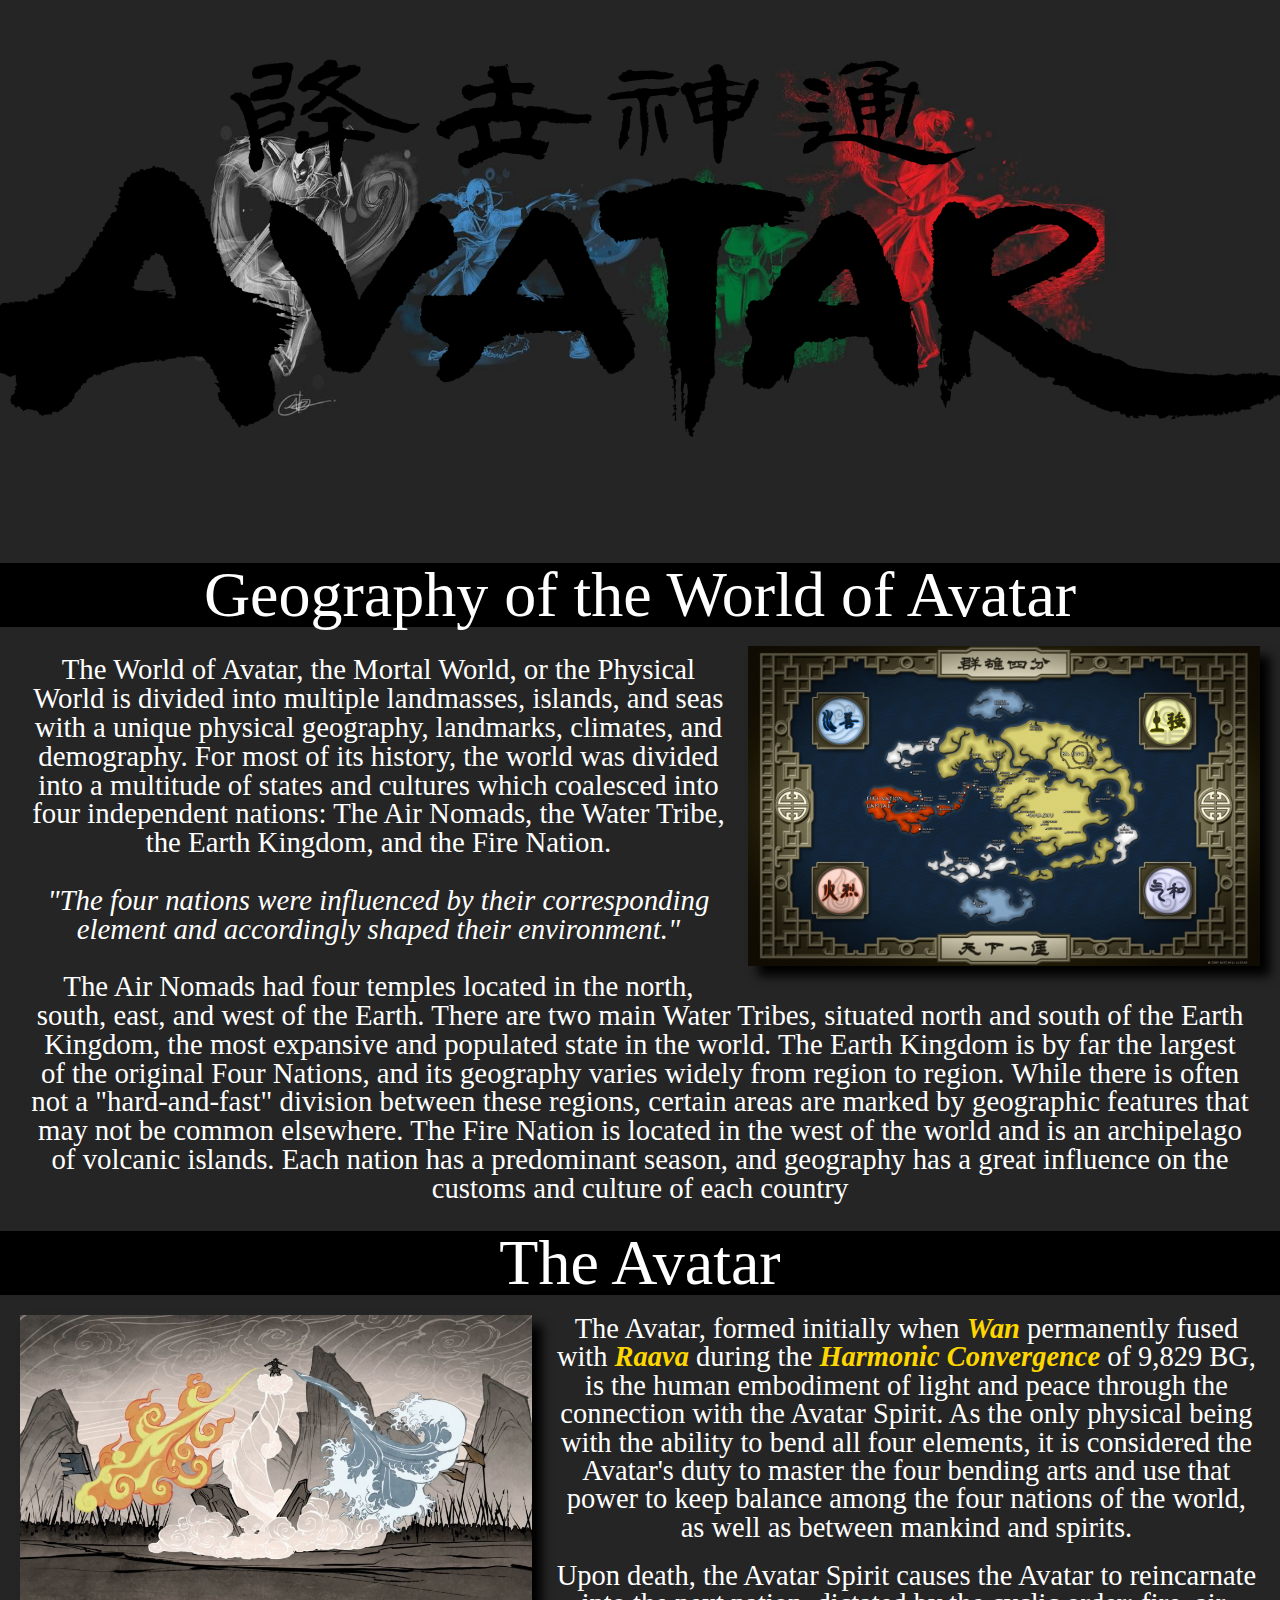
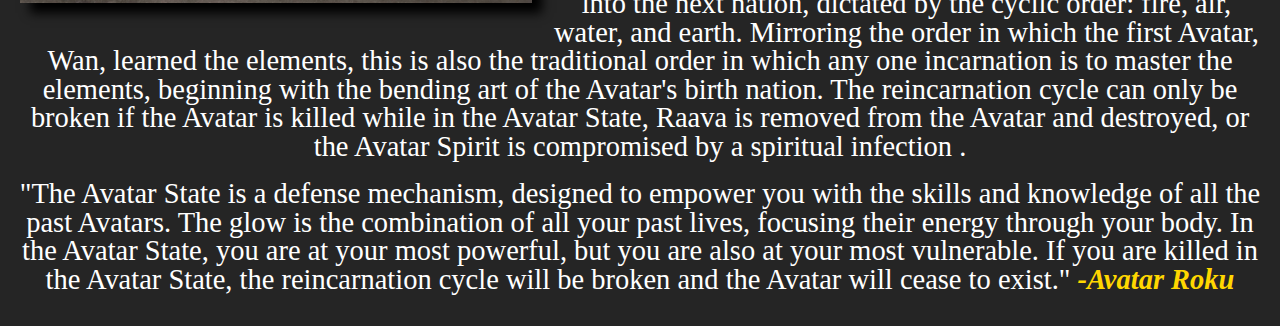
==== Project_A/Index.html @ 418ac8e9 "Add files via upload" ====
<!DOCTYPE html>
<html lang="en">
<head>
    <meta charset="UTF-8">
    <meta name="viewport" content="width=[device-width], initial-scale=1.0">
    <meta http-equiv="X-UA-Compatible" content="ie=edge">
    <title>Avatar</title>
    <link rel="stylesheet" href="reset.css">
    <link rel="stylesheet" href="style.css">
    <link rel="stylesheet" href="Last King Quest.ttf">
</head>
<body>
    <header>

        <img src="./imgs/Logo.png" alt="Avatar Logo">

    </header>

    <main>
        <section class="Geo text-c">

            <h1 class="h1title">Geography of the World of Avatar</h1>

            <img class="map" src="./imgs/Map.jpg">

            <p class="padding-">The World of Avatar, the Mortal World, or the Physical World is divided into multiple landmasses, islands, and seas with a unique physical geography, landmarks, climates, and demography. For most of its history, the world was divided into a multitude of states and cultures which coalesced into four independent nations: The Air Nomads, the Water Tribe, the Earth Kingdom, and the Fire Nation.</p>

            <p class="t-italic">"The four nations were influenced by their corresponding element and accordingly shaped their environment."</p>

            <p>The Air Nomads had four temples located in the north, south, east, and west of the Earth. There are two main Water Tribes, situated north and south of the Earth Kingdom, the most expansive and populated state in the world. The Earth Kingdom is by far the largest of the original Four Nations, and its geography varies widely from region to region. While there is often not a "hard-and-fast" division between these regions, certain areas are marked by geographic features that may not be common elsewhere. The Fire Nation is located in the west of the world and is an archipelago of volcanic islands. Each nation has a predominant season, and geography has a great influence on the customs and culture of each country</p>
        </section>

        
        <section class="avatar text-c">
            <h1 class="h1title">The Avatar</h1>
            
            <img class="a-bending" src="./imgs/Avatar_bending.jpg">

            <p>
                The Avatar, formed initially when <a href="https://avatar.fandom.com/wiki/Wan"><strong>Wan</strong></a> permanently fused with <a href="https://avatar.fandom.com/wiki/Raava"><strong>Raava</strong></a> during the <a href="https://avatar.fandom.com/wiki/Harmonic_Convergence"><strong>Harmonic Convergence</strong></a> of 9,829 BG, is the human embodiment of light and peace through the connection with the Avatar Spirit. As the only physical being with the ability to bend all four elements, it is considered the Avatar's duty to master the four bending arts and use that power to keep balance among the four nations of the world, as well as between mankind and spirits. <p>Upon death, the Avatar Spirit causes the Avatar to reincarnate into the next nation, dictated by the cyclic order: fire, air, water, and earth. Mirroring the order in which the first Avatar, Wan, learned the elements, this is also the traditional order in which any one incarnation is to master the elements, beginning with the bending art of the Avatar's birth nation. The reincarnation cycle can only be broken if the Avatar is killed while in the Avatar State, Raava is removed from the Avatar and destroyed, or the Avatar Spirit is compromised by a spiritual infection .</p> 
            </p>
            

            <p>
                "The Avatar State is a defense mechanism, designed to empower you with the skills and knowledge of all the past Avatars. The glow is the combination of all your past lives, focusing their energy through your body. In the Avatar State, you are at your most powerful, but you are also at your most vulnerable. If you are killed in the Avatar State, the reincarnation cycle will be broken and the Avatar will cease to exist." <a href="https://avatar.fandom.com/wiki/Roku"><strong>-Avatar Roku</strong></a>
            </p>
        </section>
        
    </main>
</body>
</html>
---- Project_A/style.css ----
body {
    width: 100%;
    height: auto;;
    background-color: #252525;
    color: white;
}

header {
    width: 100%;
    margin: 0 0 5% 0;
}

header img {
    width: 100%;
    height: auto;
}

.text-c{
    text-align: center;
    font-size: 2em;
    margin: 0 0 1em;
    clear: right;
}

a {
    text-decoration: none;
}

.t-italic {
    font-style: italic;
}

.Geo {
    margin: 0 auto;
}

.h1title {
    text-align: center;
    font-size: 2em;
    margin: 1.5% 0 1.5% 0;
    background-color: #000000;
}

strong {
    font-weight: bold;
    font-style: italic;
    color: gold;
}

.Geo p {
    margin: 1em;
    font-size: 0.9em;
}


.map {
    width: 40%;
    height: auto;
    float: right;
    margin: 0 20px 20px 20px;
    box-shadow: 10px 10px 10px #000000;
}

}

.avatar .h1text {
    font-size: 2em;
    clear: right;
    text-align: center;
}

.a-bending {
    float: left;
    width: 40%;
    height: auto;
    margin: 0 20px 20px 20px;
    box-shadow: 10px 10px 10px #000000;
}

.avatar p {
    margin: 1.5%;
    font-size: 0.89em;
}

.avatar a:hover {
    color: #C78c19;
}

.avatar a::after {
    content: '';
    position: absolute;
    width: 0;
    right: 0;
    height: 3px;
    display: block;
    background: #C78c19;
    transition: width .3s ease;
    -webkit-transition: width .3s ease;
}
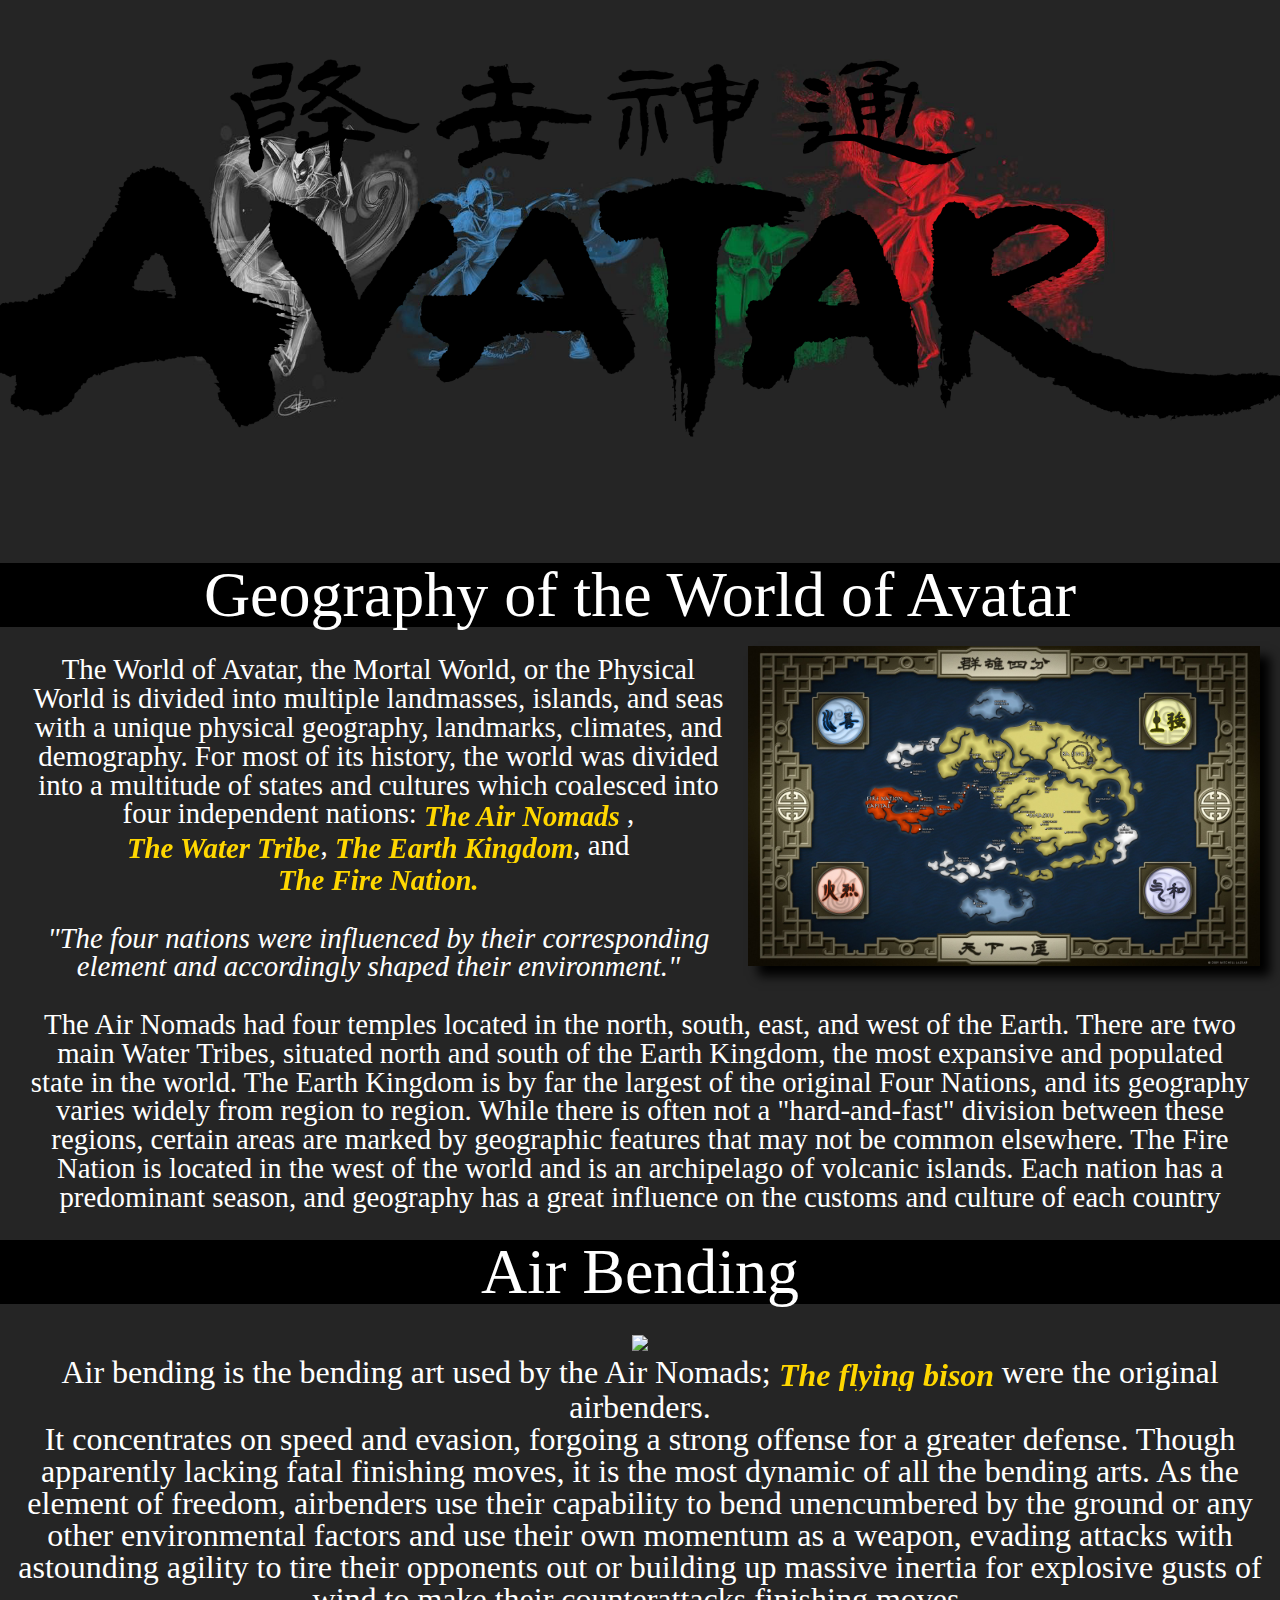
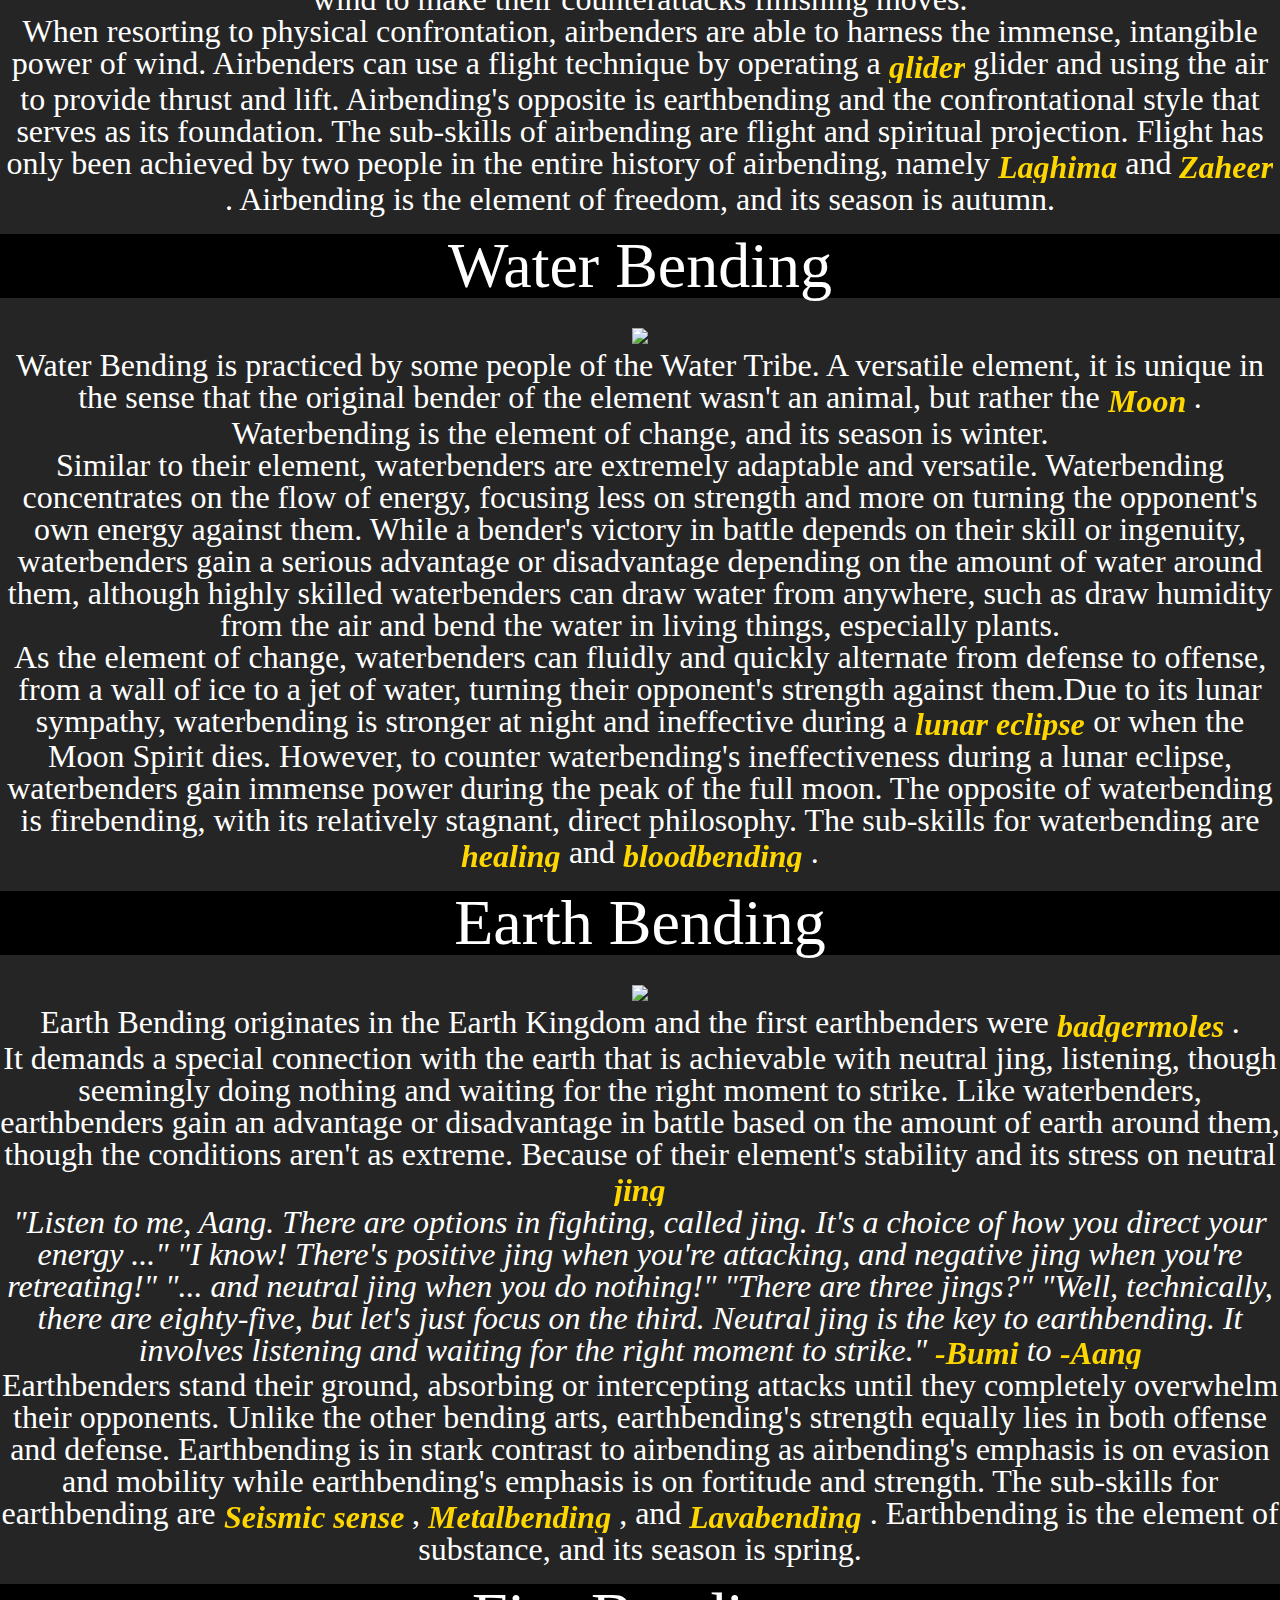
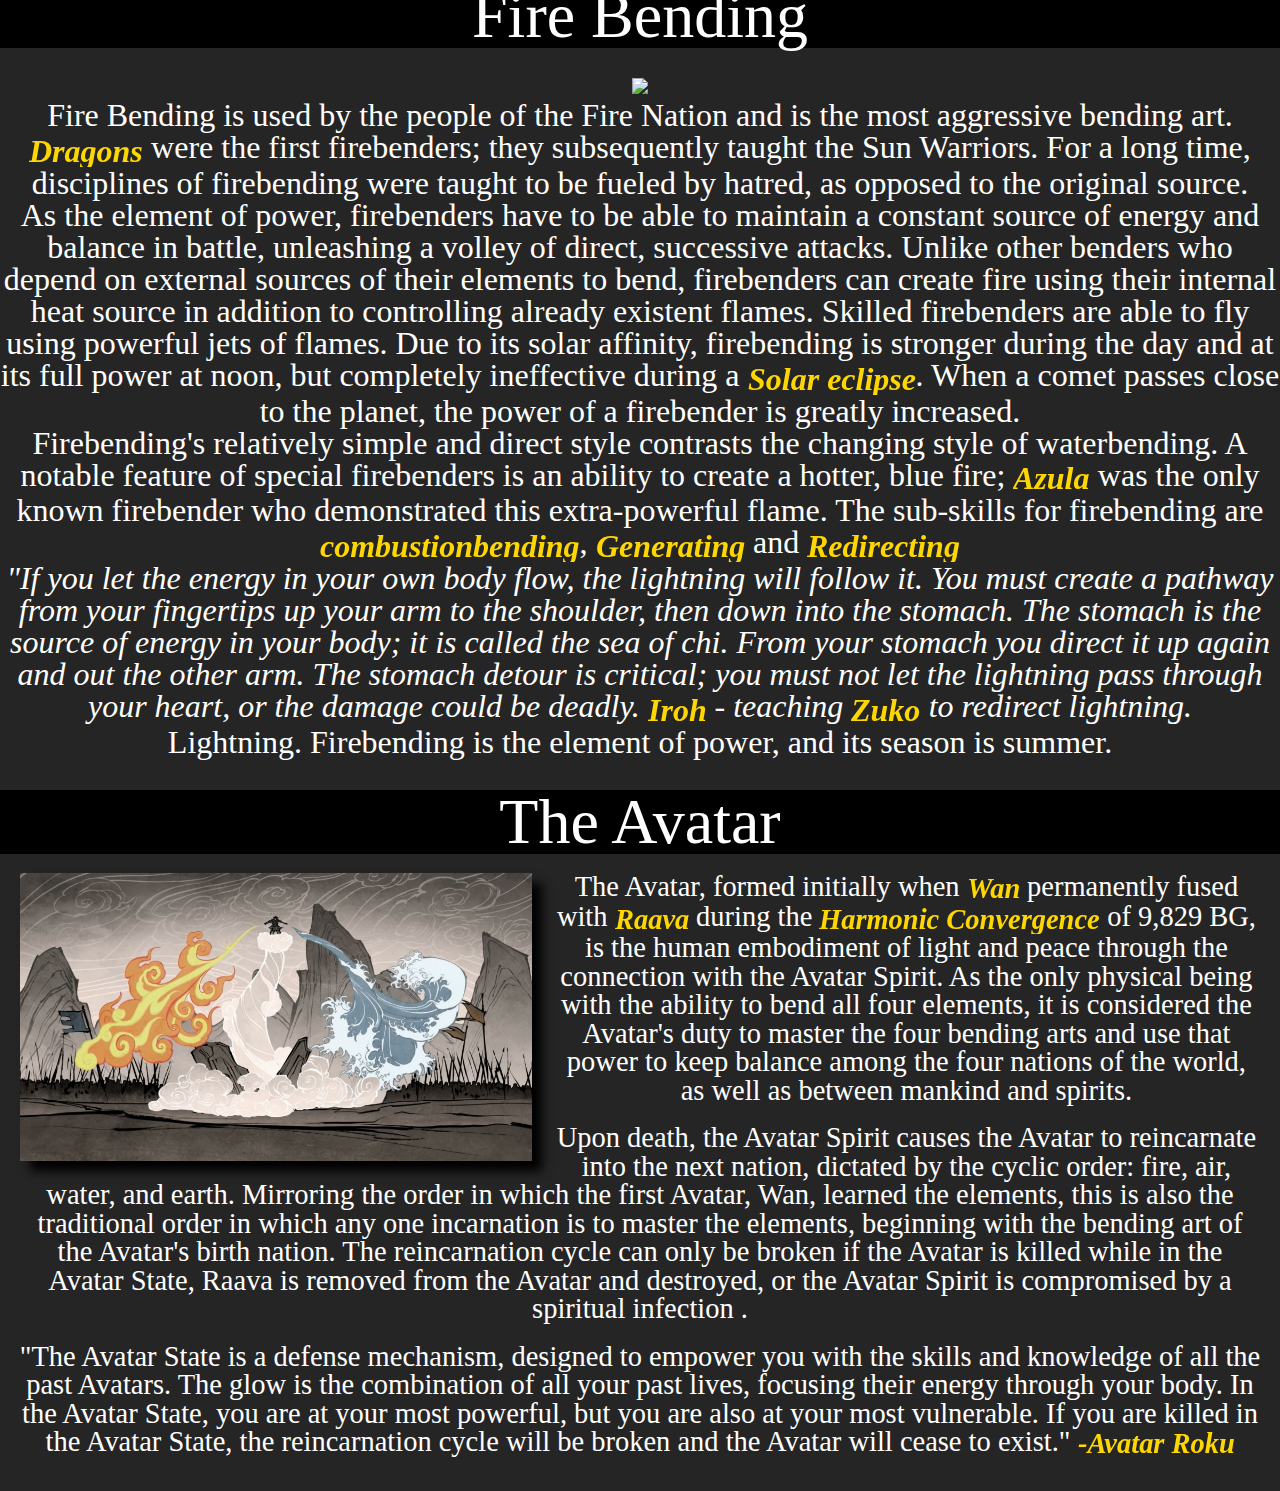
==== commit 7314459d: "Update Index.html" ====
--- a/Project_A/Index.html
+++ b/Project_A/Index.html
@@ -2,12 +2,23 @@
 <html lang="en">
 <head>
     <meta charset="UTF-8">
+
     <meta name="viewport" content="width=[device-width], initial-scale=1.0">
+
     <meta http-equiv="X-UA-Compatible" content="ie=edge">
+
     <title>Avatar</title>
+
     <link rel="stylesheet" href="reset.css">
+
     <link rel="stylesheet" href="style.css">
-    <link rel="stylesheet" href="Last King Quest.ttf">
+
+    <link href="https://fonts.googleapis.com/css?family=Zhi+Mang+Xing&display=swap" rel="stylesheet">
+
+    <link href="https://fonts.googleapis.com/css?family=Montserrat&display=swap" rel="stylesheet">
+
+    <link href="./Hover-master/css/hover.css" rel="stylesheet">
+    
 </head>
 <body>
     <header>
@@ -23,13 +34,102 @@
 
             <img class="map" src="./imgs/Map.jpg">
 
-            <p class="padding-">The World of Avatar, the Mortal World, or the Physical World is divided into multiple landmasses, islands, and seas with a unique physical geography, landmarks, climates, and demography. For most of its history, the world was divided into a multitude of states and cultures which coalesced into four independent nations: The Air Nomads, the Water Tribe, the Earth Kingdom, and the Fire Nation.</p>
+            <p class="padding-">The World of Avatar, the Mortal World, or the Physical World is divided into multiple landmasses, islands, and seas with a unique physical geography, landmarks, climates, and demography. For most of its history, the world was divided into a multitude of states and cultures which coalesced into four independent nations: <a class="hvr-underline-from-left" href="https://avatar.fandom.com/wiki/Air_Nomads" target="_blank"><strong>The Air Nomads</strong> </a> , <a class="hvr-underline-from-left" href="https://avatar.fandom.com/wiki/Water_Tribe" target="_blank"><strong>The Water Tribe</strong> </a>, <a class="hvr-underline-from-left" href="https://avatar.fandom.com/wiki/Earth_Kingdom" target="_blank"><strong>The Earth Kingdom</strong> </a>, and <a class="hvr-underline-from-left" href="https://avatar.fandom.com/wiki/Fire_Nation" target="_blank"><strong>The Fire Nation.</strong> </a></p>
 
             <p class="t-italic">"The four nations were influenced by their corresponding element and accordingly shaped their environment."</p>
 
             <p>The Air Nomads had four temples located in the north, south, east, and west of the Earth. There are two main Water Tribes, situated north and south of the Earth Kingdom, the most expansive and populated state in the world. The Earth Kingdom is by far the largest of the original Four Nations, and its geography varies widely from region to region. While there is often not a "hard-and-fast" division between these regions, certain areas are marked by geographic features that may not be common elsewhere. The Fire Nation is located in the west of the world and is an archipelago of volcanic islands. Each nation has a predominant season, and geography has a great influence on the customs and culture of each country</p>
         </section>
+        
+        <section class="bending-arts text-c">
 
+            <section  class="air-avatar">
+                <h2 class="h1title">Air Bending </h2>
+
+                <img class="a-air-img" src="./imgs/Avatar_benders_air.png">
+
+                <p>Air bending is the bending art used by the Air Nomads; <a class="hvr-underline-from-left" href="https://avatar.fandom.com/wiki/Flying_bison" target="_blank"><strong>The flying bison</strong> </a>  were the original airbenders.</p>
+
+                <p> It concentrates on speed and evasion, forgoing a strong offense for a greater defense. Though apparently lacking fatal finishing moves, it is the most dynamic of all the bending arts. As the element of freedom, airbenders use their capability to bend unencumbered by the ground or any other environmental factors and use their own momentum as a weapon, evading attacks with astounding agility to tire their opponents out or building up massive inertia for explosive gusts of wind to make their counterattacks finishing moves.</p>
+
+                <p>When resorting to physical confrontation, airbenders are able to harness the immense, intangible power of wind. Airbenders can use a flight technique by operating a <a class="hvr-underline-from-left" href="https://avatar.fandom.com/wiki/Airbender_staff" target="_blank"><strong>glider</strong> </a> glider and using the air to provide thrust and lift. Airbending's opposite is earthbending and the confrontational style that serves as its foundation. The sub-skills of airbending are flight and spiritual projection. Flight has only been achieved by two people in the entire history of airbending, namely <a class="hvr-underline-from-left" href="https://avatar.fandom.com/wiki/Laghima" target="_blank"><strong>Laghima</strong> </a> and <a class="hvr-underline-from-left" href="https://avatar.fandom.com/wiki/Zaheer" target="_blank"> <strong>Zaheer</strong></a> . Airbending is the element of freedom, and its season is autumn.</p>
+            </section>
+            
+            <section class="water-avatar">
+                <h1 class="h1title">Water Bending</h1>
+
+                <img class="a-water-img" src="./imgs/Avatar_benders_water.png">
+
+                <p>
+                    Water Bending is practiced by some people of the Water Tribe. A versatile element, it is unique in the sense that the original bender of the element wasn't an animal, but rather the <a class="hvr-underline-from-left" href="https://avatar.fandom.com/wiki/Tui" target="_blank"><strong>Moon</strong> </a> . Waterbending is the element of change, and its season is winter.
+                </p>
+
+                <p>
+                    Similar to their element, waterbenders are extremely adaptable and versatile. Waterbending concentrates on the flow of energy, focusing less on strength and more on turning the opponent's own energy against them. While a bender's victory in battle depends on their skill or ingenuity, waterbenders gain a serious advantage or disadvantage depending on the amount of water around them, although highly skilled waterbenders can draw water from anywhere, such as draw humidity from the air and bend the water in living things, especially plants. 
+                </p>
+
+                <p>
+                    As the element of change, waterbenders can fluidly and quickly alternate from defense to offense, from a wall of ice to a jet of water, turning their opponent's strength against them.Due to its lunar sympathy, waterbending is stronger at night and ineffective during a <a class="hvr-underline-from-left" href="https://avatar.fandom.com/wiki/Astronomy_in_the_World_of_Avatar#Lunar_eclipse" target="_blank"><strong>lunar eclipse</strong> </a>  or when the Moon Spirit dies. However, to counter waterbending's ineffectiveness during a lunar eclipse, waterbenders gain immense power during the peak of the full moon. The opposite of waterbending is firebending, with its relatively stagnant, direct philosophy. The sub-skills for waterbending are <a class="hvr-underline-from-left" href="https://avatar.fandom.com/wiki/Healing" target="_blank"><strong>healing</strong> </a>  and <a class="hvr-underline-from-left" href="https://avatar.fandom.com/wiki/Bloodbending" target="_blank"><strong>bloodbending</strong> </a> .
+                </p>
+            </section>
+
+            <section class="earth-avatar">
+                <h1 class="h1title">Earth Bending</h1>
+
+                <img class="a-earth-img" src="./imgs/Avatar_benders_earth.png">
+
+                <p>
+                    Earth Bending originates in the Earth Kingdom and the first earthbenders were <a class="hvr-underline-from-left" href="https://avatar.fandom.com/wiki/Badgermole" target="_blank"><strong>badgermoles</strong> </a> . 
+                </p>
+
+                <p>
+                    It demands a special connection with the earth that is achievable with neutral jing, listening, though seemingly doing nothing and waiting for the right moment to strike. Like waterbenders, earthbenders gain an advantage or disadvantage in battle based on the amount of earth around them, though the conditions aren't as extreme. Because of their element's stability and its stress on neutral <a class="hvr-underline-from-left" href="https://avatar.fandom.com/wiki/Jing" target="_blank"><strong>jing</strong> </a>
+                     
+                </p>
+
+                <p class="t-italic">
+                    "Listen to me, Aang. There are options in fighting, called jing. It's a choice of how you direct your energy ..."
+                    "I know! There's positive jing when you're attacking, and negative jing when you're retreating!"
+                    "... and neutral jing when you do nothing!"
+                    "There are three jings?"
+                    "Well, technically, there are eighty-five, but let's just focus on the third. Neutral jing is the key to earthbending. It involves listening and waiting for the right moment to strike."
+                    <a class="hvr-underline-from-left" href="https://avatar.fandom.com/wiki/Bumi_(King_of_Omashu)" target="_blank"><strong>-Bumi</strong> </a> to <a class="hvr-underline-from-left" href="https://avatar.fandom.com/wiki/Aang" target="_blank"><strong>-Aang</strong> </a>
+                </p>
+
+                <p>
+                    Earthbenders stand their ground, absorbing or intercepting attacks until they completely overwhelm their opponents.
+                    Unlike the other bending arts, earthbending's strength equally lies in both offense and defense. Earthbending is in stark contrast to airbending as airbending's emphasis is on evasion and mobility while earthbending's emphasis is on fortitude and strength. The sub-skills for earthbending are  <a class="hvr-underline-from-left" href="https://avatar.fandom.com/wiki/Seismic_sense" target="_blank"><strong>Seismic sense</strong> </a> ,  <a class="hvr-underline-from-left" href="https://avatar.fandom.com/wiki/Metalbending" target="_blank"><strong>Metalbending</strong> </a> , and  <a class="hvr-underline-from-left" href="https://avatar.fandom.com/wiki/Lavabending" target="_blank"><strong>Lavabending</strong> </a> . Earthbending is the element of substance, and its season is spring.
+                </p>
+
+            </section>
+
+            <section class="fire-avatar">
+                <h1 class="h1title">Fire Bending</h1>
+
+                <img class="a-fire-img" src="./imgs/Avatar_benders_fire.png">
+
+                <p>
+                    Fire Bending is used by the people of the Fire Nation and is the most aggressive bending art. <a class="hvr-underline-from-left" href="https://avatar.fandom.com/wiki/Dragon" target="_blank"><strong>Dragons</strong> </a> were the first firebenders; they subsequently taught the Sun Warriors. For a long time, disciplines of firebending were taught to be fueled by hatred, as opposed to the original source. 
+                </p>
+
+                <p>
+                    As the element of power, firebenders have to be able to maintain a constant source of energy and balance in battle, unleashing a volley of direct, successive attacks. Unlike other benders who depend on external sources of their elements to bend, firebenders can create fire using their internal heat source in addition to controlling already existent flames. Skilled firebenders are able to fly using powerful jets of flames. Due to its solar affinity, firebending is stronger during the day and at its full power at noon, but completely ineffective during a <a class="hvr-underline-from-left" href="https://avatar.fandom.com/wiki/Day_of_Black_Sun" target="_blank"><strong>Solar eclipse</strong> </a>. When a comet passes close to the planet, the power of a firebender is greatly increased.
+                </p>
+
+                <p>
+                    Firebending's relatively simple and direct style contrasts the changing style of waterbending. A notable feature of special firebenders is an ability to create a hotter, blue fire; <a class="hvr-underline-from-left" href="https://avatar.fandom.com/wiki/Azula" target="_blank"><strong>Azula</strong> </a> was the only known firebender who demonstrated this extra-powerful flame. The sub-skills for firebending are <a class="hvr-underline-from-left" href="https://avatar.fandom.com/wiki/Firebending#Special_techniques" target="_blank"><strong>combustionbending</strong> </a>, <a class="hvr-underline-from-left" href="https://avatar.fandom.com/wiki/Lightning_generation" target="_blank"><strong>Generating</strong> </a> and <a class="hvr-underline-from-left" href="https://avatar.fandom.com/wiki/Lightning_redirection" target="_blank"><strong>Redirecting</strong> </a> 
+                </p>
+
+                <p class="t-italic">
+                    "If you let the energy in your own body flow, the lightning will follow it. You must create a pathway from your fingertips up your arm to the shoulder, then down into the stomach. The stomach is the source of energy in your body; it is called the sea of chi. From your stomach you direct it up again and out the other arm. The stomach detour is critical; you must not let the lightning pass through your heart, or the damage could be deadly. <a class="hvr-underline-from-left" href="https://avatar.fandom.com/wiki/Iroh" target="_blank"><strong>Iroh</strong> </a> - teaching <a class="hvr-underline-from-left" href="https://avatar.fandom.com/wiki/Zuko" target="_blank"><strong>Zuko</strong> </a>   to redirect lightning.
+                </p>
+
+                <p>
+                    Lightning. Firebending is the element of power, and its season is summer.
+                </p>
+            </section>
+            
+        </section>
         
         <section class="avatar text-c">
             <h1 class="h1title">The Avatar</h1>
@@ -37,15 +137,16 @@
             <img class="a-bending" src="./imgs/Avatar_bending.jpg">
 
             <p>
-                The Avatar, formed initially when <a href="https://avatar.fandom.com/wiki/Wan"><strong>Wan</strong></a> permanently fused with <a href="https://avatar.fandom.com/wiki/Raava"><strong>Raava</strong></a> during the <a href="https://avatar.fandom.com/wiki/Harmonic_Convergence"><strong>Harmonic Convergence</strong></a> of 9,829 BG, is the human embodiment of light and peace through the connection with the Avatar Spirit. As the only physical being with the ability to bend all four elements, it is considered the Avatar's duty to master the four bending arts and use that power to keep balance among the four nations of the world, as well as between mankind and spirits. <p>Upon death, the Avatar Spirit causes the Avatar to reincarnate into the next nation, dictated by the cyclic order: fire, air, water, and earth. Mirroring the order in which the first Avatar, Wan, learned the elements, this is also the traditional order in which any one incarnation is to master the elements, beginning with the bending art of the Avatar's birth nation. The reincarnation cycle can only be broken if the Avatar is killed while in the Avatar State, Raava is removed from the Avatar and destroyed, or the Avatar Spirit is compromised by a spiritual infection .</p> 
+                The Avatar, formed initially when <a class="hvr-underline-from-left" href="https://avatar.fandom.com/wiki/Wan" target="_blank"><strong>Wan</strong></a> permanently fused with <a class="hvr-underline-from-left" href="https://avatar.fandom.com/wiki/Raava" target="_blank"><strong>Raava</strong></a> during the <a class="hvr-underline-from-left" href="https://avatar.fandom.com/wiki/Harmonic_Convergence" target="_blank"><strong>Harmonic Convergence</strong></a> of 9,829 BG, is the human embodiment of light and peace through the connection with the Avatar Spirit. As the only physical being with the ability to bend all four elements, it is considered the Avatar's duty to master the four bending arts and use that power to keep balance among the four nations of the world, as well as between mankind and spirits. <p>Upon death, the Avatar Spirit causes the Avatar to reincarnate into the next nation, dictated by the cyclic order: fire, air, water, and earth. Mirroring the order in which the first Avatar, Wan, learned the elements, this is also the traditional order in which any one incarnation is to master the elements, beginning with the bending art of the Avatar's birth nation. The reincarnation cycle can only be broken if the Avatar is killed while in the Avatar State, Raava is removed from the Avatar and destroyed, or the Avatar Spirit is compromised by a spiritual infection .</p> 
             </p>
             
 
             <p>
-                "The Avatar State is a defense mechanism, designed to empower you with the skills and knowledge of all the past Avatars. The glow is the combination of all your past lives, focusing their energy through your body. In the Avatar State, you are at your most powerful, but you are also at your most vulnerable. If you are killed in the Avatar State, the reincarnation cycle will be broken and the Avatar will cease to exist." <a href="https://avatar.fandom.com/wiki/Roku"><strong>-Avatar Roku</strong></a>
+                "The Avatar State is a defense mechanism, designed to empower you with the skills and knowledge of all the past Avatars. The glow is the combination of all your past lives, focusing their energy through your body. In the Avatar State, you are at your most powerful, but you are also at your most vulnerable. If you are killed in the Avatar State, the reincarnation cycle will be broken and the Avatar will cease to exist." <a class="hvr-underline-from-left" href="https://avatar.fandom.com/wiki/Roku" target="_blank"><strong>-Avatar Roku</strong></a>
             </p>
+
         </section>
-        
+
     </main>
 </body>
 </html>
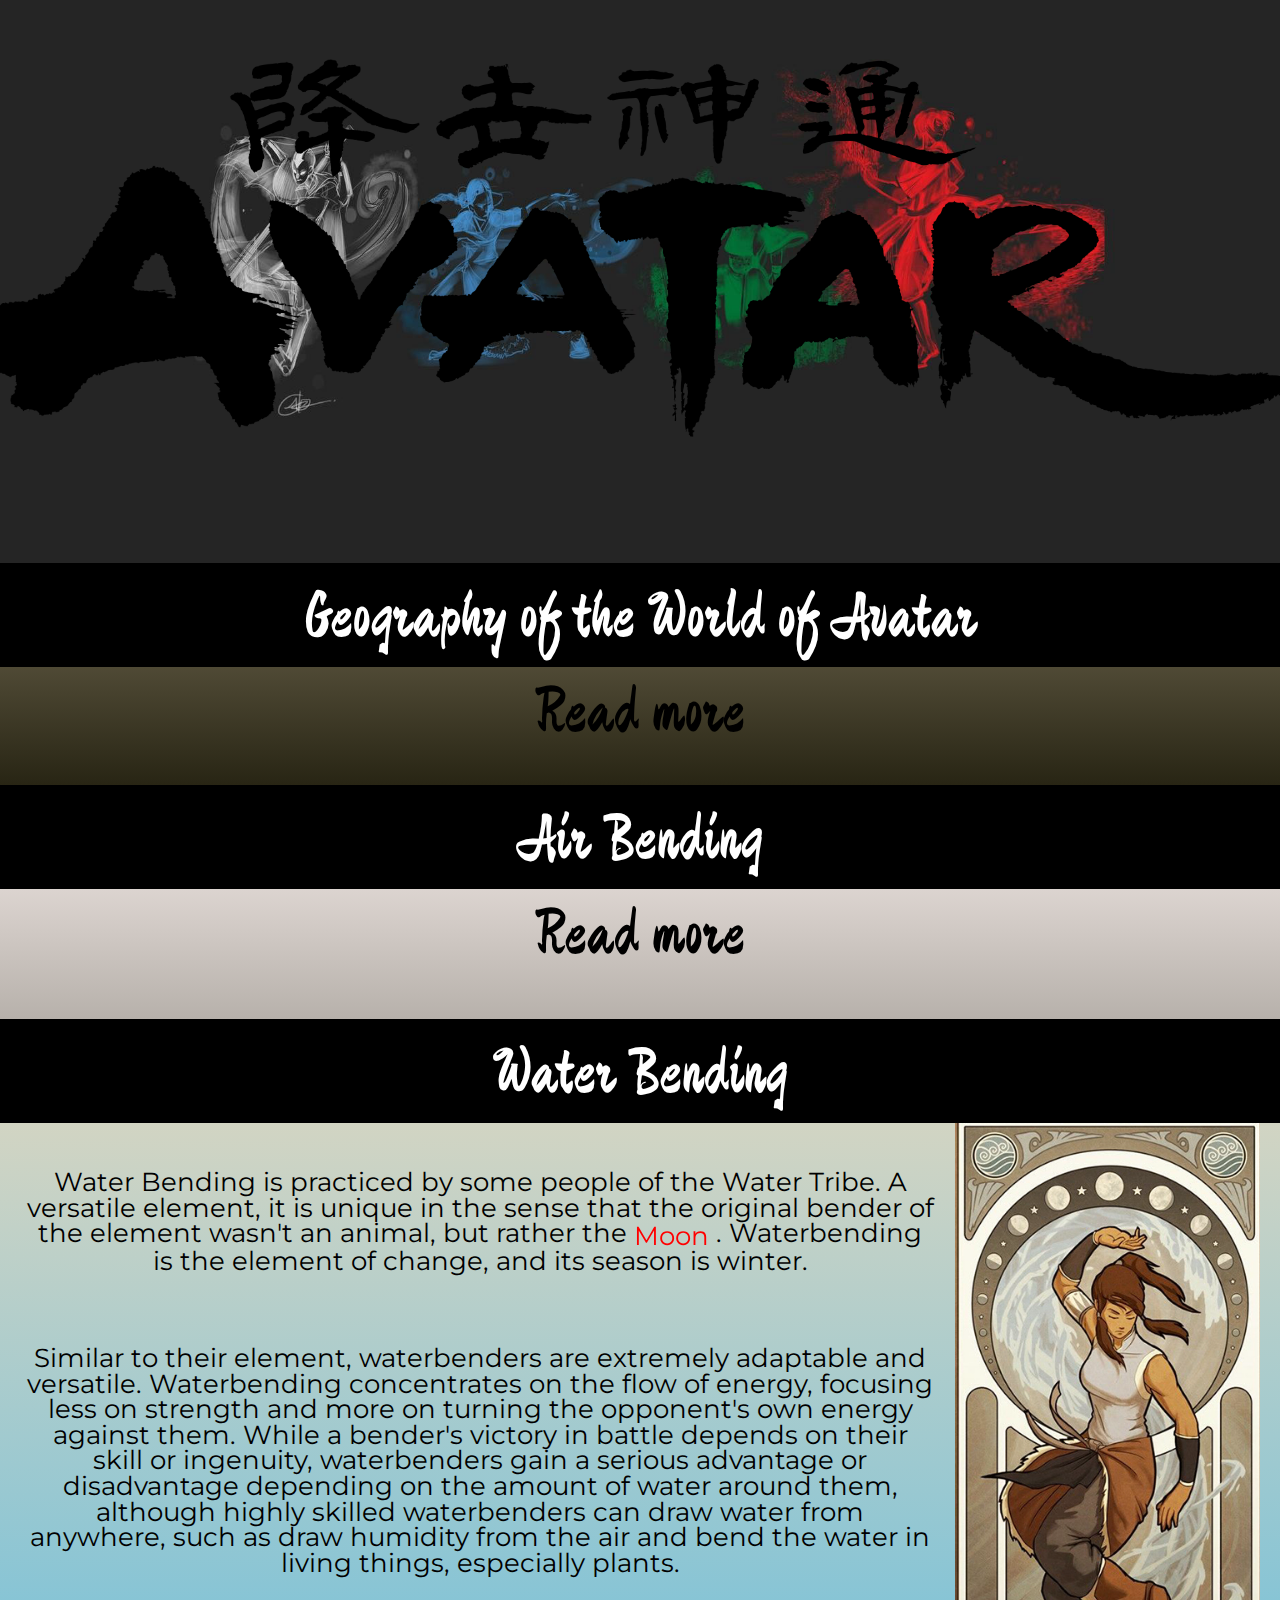
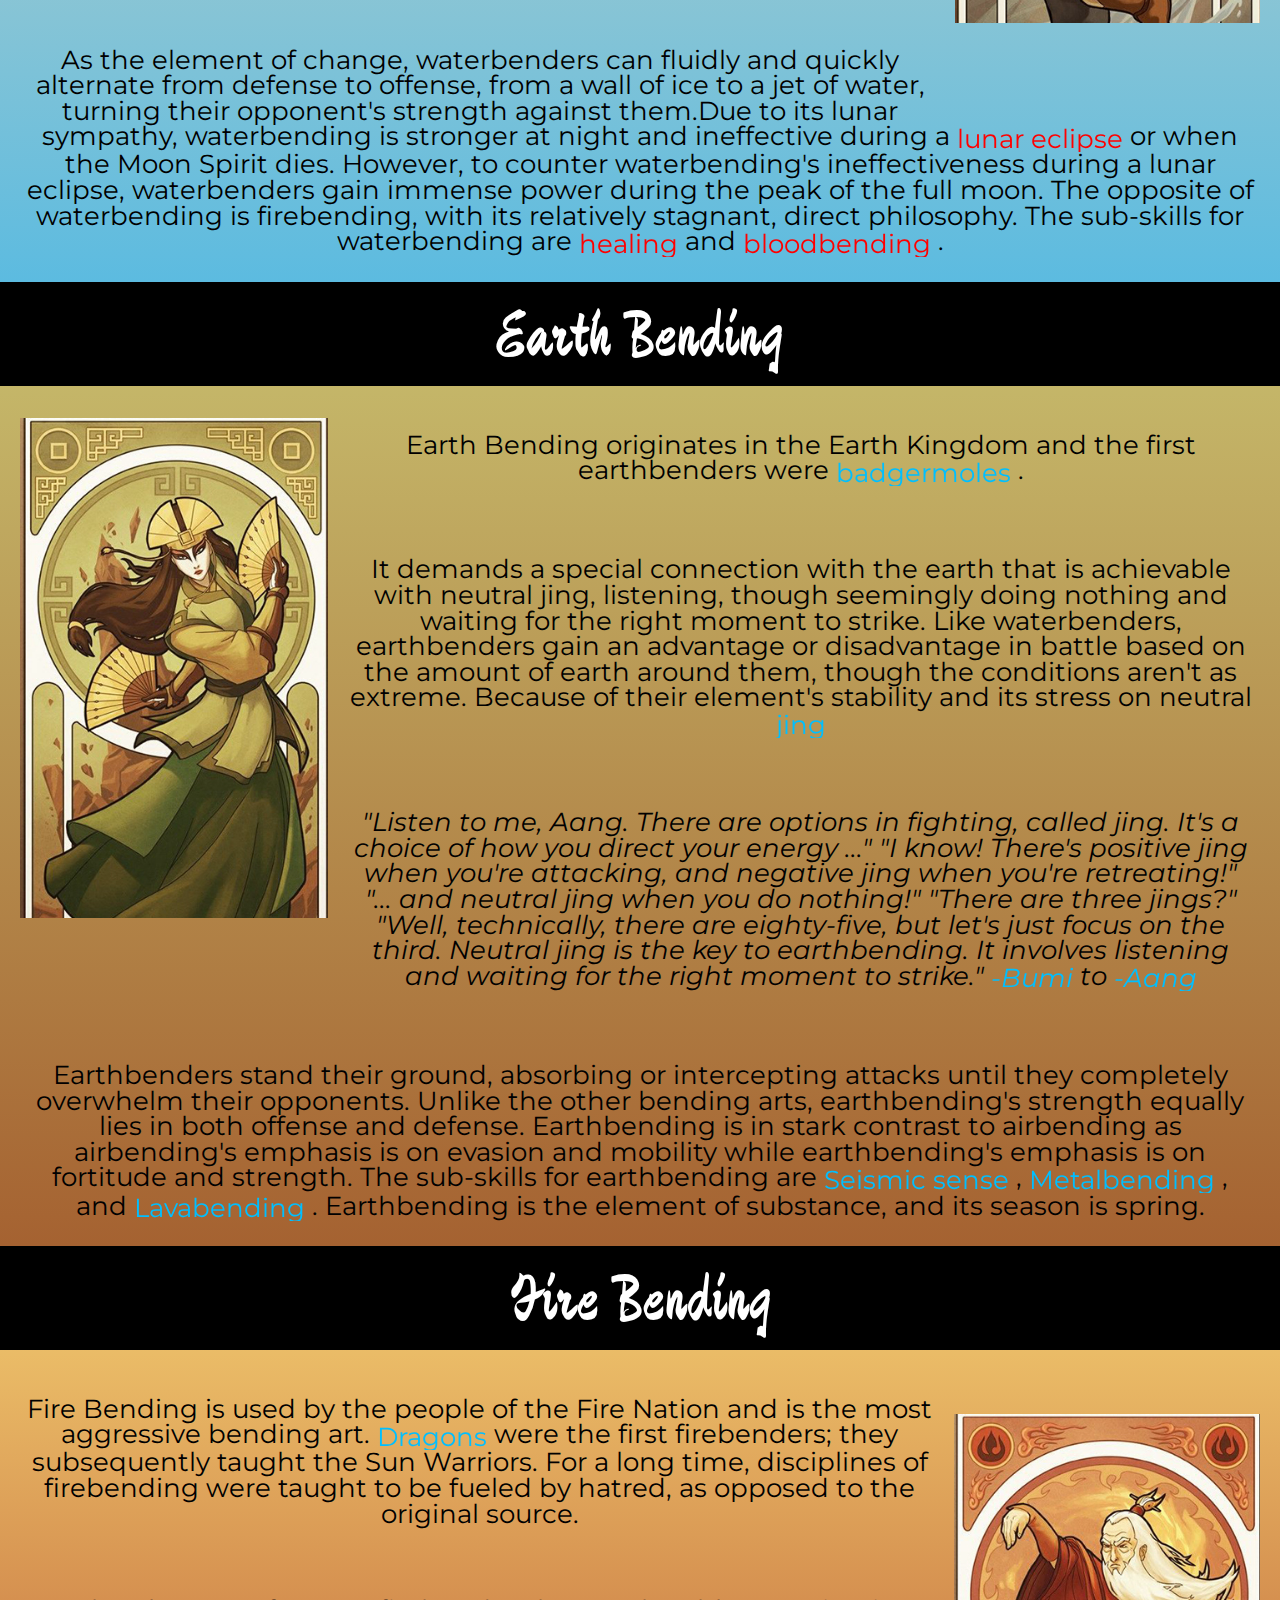
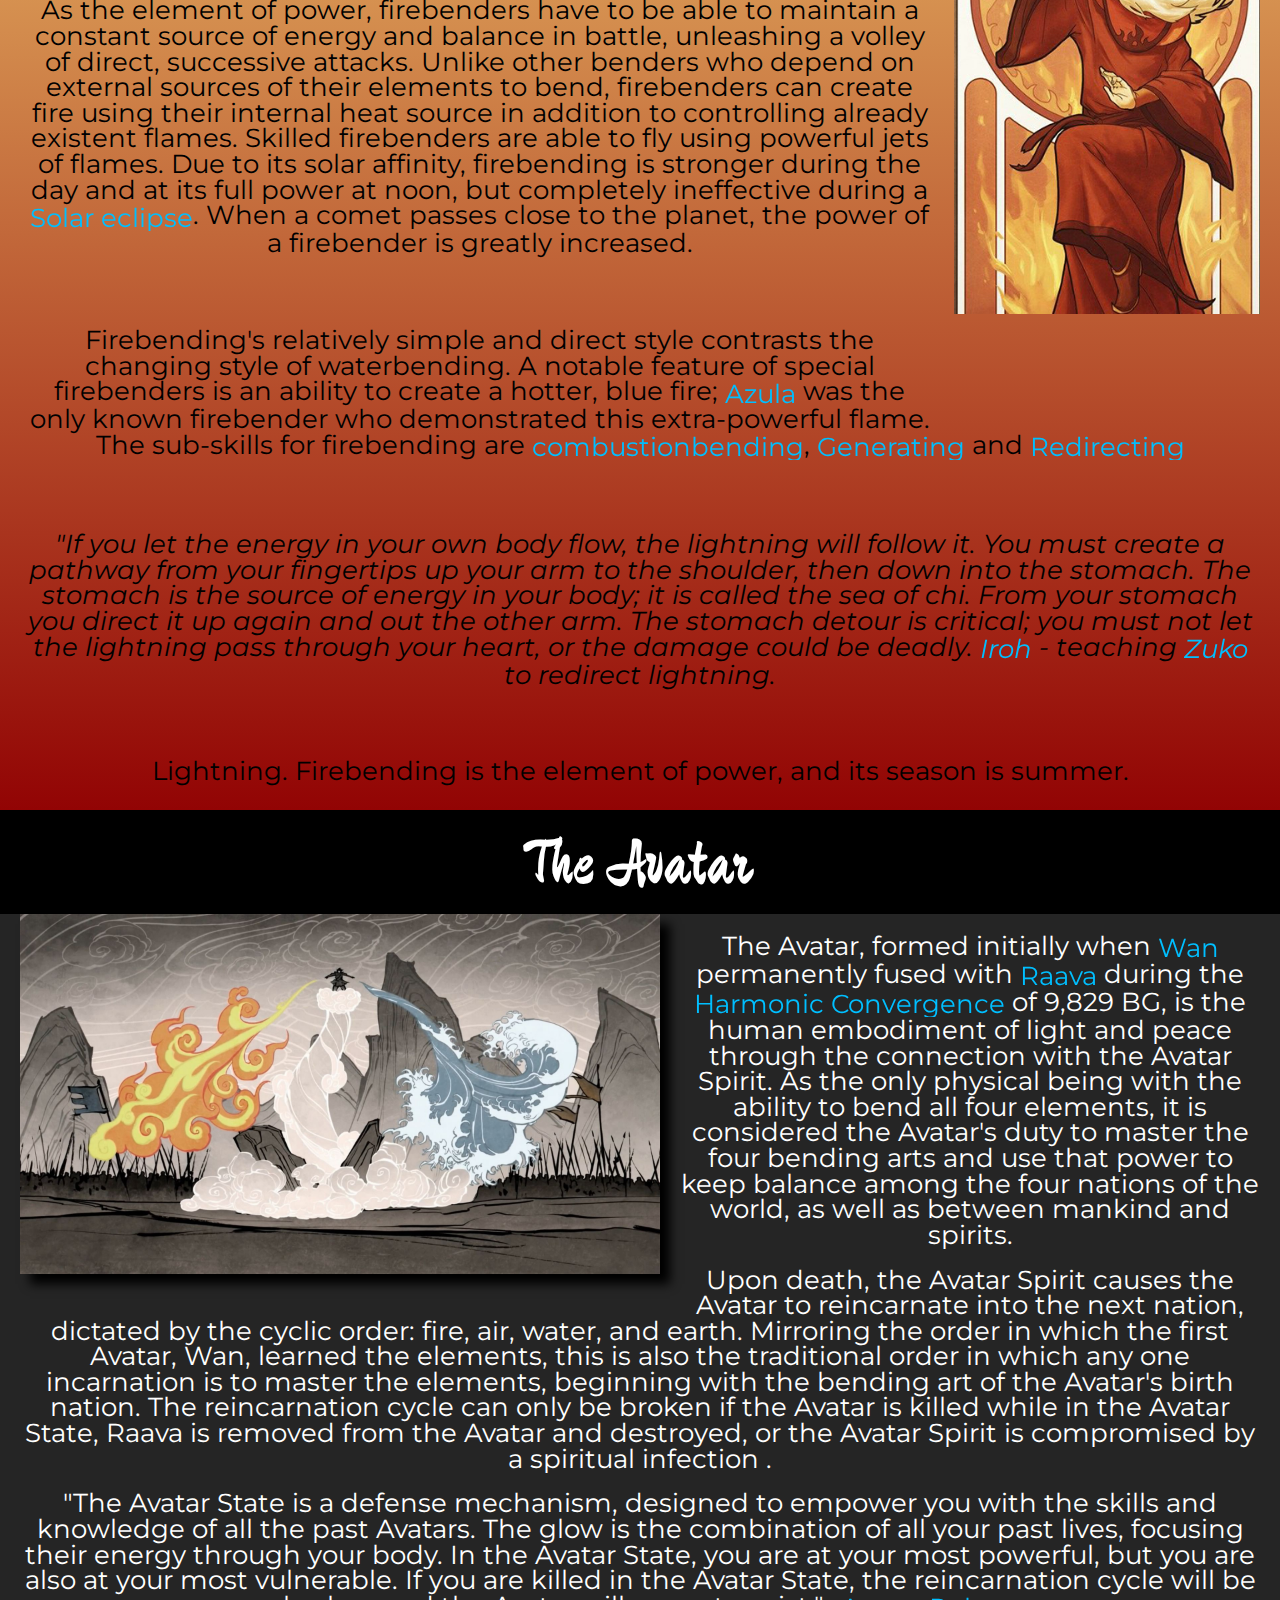
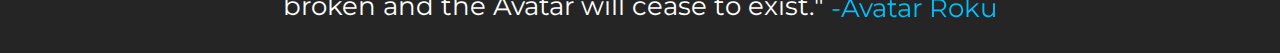
==== commit 35fc6c79: "Update Index.html" ====
--- a/Project_A/Index.html
+++ b/Project_A/Index.html
@@ -6,6 +6,8 @@
     <meta name="viewport" content="width=[device-width], initial-scale=1.0">
 
     <meta http-equiv="X-UA-Compatible" content="ie=edge">
+
+    <meta name="viewport" content="width=device-width, initial-scale=1.0">
 
     <title>Avatar</title>
 
@@ -27,18 +29,41 @@
 
     </header>
 
+    <script type="text/javascript">
+
+        function growDiv() {
+            var growDiv = document.getElementById('grow');
+            if (growDiv.clientHeight) {
+                growDiv.style.height = 0;
+            } else {
+                growDiv.style.height = growDiv.scrollHeight + "px";
+            }
+            document.getElementById("more-button").value=document.getElementById("more-button").value=='Read more'?'Read less':'Read more';
+        }
+
+    </script>
+
     <main>
         <section class="Geo text-c">
-
+            
             <h1 class="h1title">Geography of the World of Avatar</h1>
 
-            <img class="map" src="./imgs/Map.jpg">
+            <input type="button" onclick="growDiv()" value="Read more" id="more-button">
+            
+            <div id="grow"> 
 
-            <p class="padding-">The World of Avatar, the Mortal World, or the Physical World is divided into multiple landmasses, islands, and seas with a unique physical geography, landmarks, climates, and demography. For most of its history, the world was divided into a multitude of states and cultures which coalesced into four independent nations: <a class="hvr-underline-from-left" href="https://avatar.fandom.com/wiki/Air_Nomads" target="_blank"><strong>The Air Nomads</strong> </a> , <a class="hvr-underline-from-left" href="https://avatar.fandom.com/wiki/Water_Tribe" target="_blank"><strong>The Water Tribe</strong> </a>, <a class="hvr-underline-from-left" href="https://avatar.fandom.com/wiki/Earth_Kingdom" target="_blank"><strong>The Earth Kingdom</strong> </a>, and <a class="hvr-underline-from-left" href="https://avatar.fandom.com/wiki/Fire_Nation" target="_blank"><strong>The Fire Nation.</strong> </a></p>
+                <img class="map" src="./imgs/Map.jpg">
 
-            <p class="t-italic">"The four nations were influenced by their corresponding element and accordingly shaped their environment."</p>
+                <div class=>
 
-            <p>The Air Nomads had four temples located in the north, south, east, and west of the Earth. There are two main Water Tribes, situated north and south of the Earth Kingdom, the most expansive and populated state in the world. The Earth Kingdom is by far the largest of the original Four Nations, and its geography varies widely from region to region. While there is often not a "hard-and-fast" division between these regions, certain areas are marked by geographic features that may not be common elsewhere. The Fire Nation is located in the west of the world and is an archipelago of volcanic islands. Each nation has a predominant season, and geography has a great influence on the customs and culture of each country</p>
+                    <p class="padding-">The World of Avatar, the Mortal World, or the Physical World is divided into multiple landmasses, islands, and seas with a unique physical geography, landmarks, climates, and demography. For most of its history, the world was divided into a multitude of states and cultures which coalesced into four independent nations: <a class="hvr-underline-from-left" href="https://avatar.fandom.com/wiki/Air_Nomads" target="_blank"><strong>The Air Nomads</strong> </a> , <a class="hvr-underline-from-left" href="https://avatar.fandom.com/wiki/Water_Tribe" target="_blank"><strong>The Water Tribe</strong> </a>, <a class="hvr-underline-from-left" href="https://avatar.fandom.com/wiki/Earth_Kingdom" target="_blank"><strong>The Earth Kingdom</strong> </a>, and <a class="hvr-underline-from-left" href="https://avatar.fandom.com/wiki/Fire_Nation" target="_blank"><strong>The Fire Nation.</strong> </a></p>
+    
+                    <p class="t-italic">"The four nations were influenced by their corresponding element and accordingly shaped their environment."</p>
+        
+                    <p>The Air Nomads had four temples located in the north, south, east, and west of the Earth. There are two main Water Tribes, situated north and south of the Earth Kingdom, the most expansive and populated state in the world. The Earth Kingdom is by far the largest of the original Four Nations, and its geography varies widely from region to region. While there is often not a "hard-and-fast" division between these regions, certain areas are marked by geographic features that may not be common elsewhere. The Fire Nation is located in the west of the world and is an archipelago of volcanic islands. Each nation has a predominant season, and geography has a great influence on the customs and culture of each country</p>
+
+                </div>
+            </div>
         </section>
         
         <section class="bending-arts text-c">
@@ -46,14 +71,19 @@
             <section  class="air-avatar">
                 <h2 class="h1title">Air Bending </h2>
 
-                <img class="a-air-img" src="./imgs/Avatar_benders_air.png">
+                <input type="button" onclick="growDiv()" value="Read more" id="more-button">
 
-                <p>Air bending is the bending art used by the Air Nomads; <a class="hvr-underline-from-left" href="https://avatar.fandom.com/wiki/Flying_bison" target="_blank"><strong>The flying bison</strong> </a>  were the original airbenders.</p>
+                <div id="grow">
+                    <img class="a-air-img" src="./imgs/Avatar_benders_air.png">
 
-                <p> It concentrates on speed and evasion, forgoing a strong offense for a greater defense. Though apparently lacking fatal finishing moves, it is the most dynamic of all the bending arts. As the element of freedom, airbenders use their capability to bend unencumbered by the ground or any other environmental factors and use their own momentum as a weapon, evading attacks with astounding agility to tire their opponents out or building up massive inertia for explosive gusts of wind to make their counterattacks finishing moves.</p>
-
-                <p>When resorting to physical confrontation, airbenders are able to harness the immense, intangible power of wind. Airbenders can use a flight technique by operating a <a class="hvr-underline-from-left" href="https://avatar.fandom.com/wiki/Airbender_staff" target="_blank"><strong>glider</strong> </a> glider and using the air to provide thrust and lift. Airbending's opposite is earthbending and the confrontational style that serves as its foundation. The sub-skills of airbending are flight and spiritual projection. Flight has only been achieved by two people in the entire history of airbending, namely <a class="hvr-underline-from-left" href="https://avatar.fandom.com/wiki/Laghima" target="_blank"><strong>Laghima</strong> </a> and <a class="hvr-underline-from-left" href="https://avatar.fandom.com/wiki/Zaheer" target="_blank"> <strong>Zaheer</strong></a> . Airbending is the element of freedom, and its season is autumn.</p>
-            </section>
+                    <p>Air bending is the bending art used by the Air Nomads; <a class="hvr-underline-from-left" href="https://avatar.fandom.com/wiki/Flying_bison" target="_blank"><strong>The flying bison</strong> </a>  were the original airbenders.</p>
+    
+                    <p> It concentrates on speed and evasion, forgoing a strong offense for a greater defense. Though apparently lacking fatal finishing moves, it is the most dynamic of all the bending arts. As the element of freedom, airbenders use their capability to bend unencumbered by the ground or any other environmental factors and use their own momentum as a weapon, evading attacks with astounding agility to tire their opponents out or building up massive inertia for explosive gusts of wind to make their counterattacks finishing moves.</p>
+    
+                    <p>When resorting to physical confrontation, airbenders are able to harness the immense, intangible power of wind. Airbenders can use a flight technique by operating a <a class="hvr-underline-from-left" href="https://avatar.fandom.com/wiki/Airbender_staff" target="_blank"><strong>glider</strong> </a> glider and using the air to provide thrust and lift. Airbending's opposite is earthbending and the confrontational style that serves as its foundation. The sub-skills of airbending are flight and spiritual projection. Flight has only been achieved by two people in the entire history of airbending, namely <a class="hvr-underline-from-left" href="https://avatar.fandom.com/wiki/Laghima" target="_blank"><strong>Laghima</strong> </a> and <a class="hvr-underline-from-left" href="https://avatar.fandom.com/wiki/Zaheer" target="_blank"> <strong>Zaheer</strong></a> . Airbending is the element of freedom, and its season is autumn.</p>
+                </section>
+                </div>
+                
             
             <section class="water-avatar">
                 <h1 class="h1title">Water Bending</h1>
--- a/Project_A/style.css
+++ b/Project_A/style.css
@@ -3,6 +3,7 @@
     height: auto;;
     background-color: #252525;
     color: white;
+    font-family: 'Montserrat', sans-serif;
 }
 
 header {
@@ -13,54 +14,181 @@
 header img {
     width: 100%;
     height: auto;
+    background-attachment: fixed;
+    background-position: center;
+    background-repeat: no-repeat;
+    background-size: cover;
 }
 
 .text-c{
     text-align: center;
     font-size: 2em;
     margin: 0 0 1em;
-    clear: right;
-}
-
-a {
-    text-decoration: none;
+
 }
 
 .t-italic {
     font-style: italic;
-}
-
-.Geo {
-    margin: 0 auto;
 }
 
 .h1title {
     text-align: center;
     font-size: 2em;
-    margin: 1.5% 0 1.5% 0;
+    margin: 2% 0 2% 0;
     background-color: #000000;
+    font-family: 'Zhi Mang Xing', cursive;
+    padding: 20px;
+    margin: auto;
+}
+
+a {
+    text-decoration: none;
 }
 
 strong {
-    font-weight: bold;
-    font-style: italic;
-    color: gold;
+    color: deepskyblue;
+}
+
+#more-button{
+    border-style:none;
+    background:none;
+    font-size:2em;
+    font-family: 'Zhi Mang Xing', cursive;
+    margin: 10px 0 10px 0;
+    text-decoration: none;
+    border: none;
+    outline:none;
+}
+    
+#grow input:checked{
+    color:red;
+}
+
+#more-button:hover{
+    transition: 2s;
+    color:cyan;
+    border: none;
+}
+
+#grow {
+    -moz-transition: height .5s;
+    -ms-transition: height .5s;
+    -o-transition: height .5s;
+    -webkit-transition: height .5s;
+    transition: height .5s;
+    height: 0;
+    overflow: hidden;
+    transition: 2s;
+  }
+
+.Geo {
+    margin: 0 auto;
+    background: linear-gradient(#726A52 , #282514);
+    padding: 0 0 1em 0;
 }
 
 .Geo p {
-    margin: 1em;
-    font-size: 0.9em;
+    margin: 1em 1em 2em 1em;
+    font-size: 0.8em;
 }
 
 
 .map {
-    width: 40%;
+    width: 700px;
     height: auto;
     float: right;
-    margin: 0 20px 20px 20px;
+    margin: 25px 25px 30px 25px;
     box-shadow: 10px 10px 10px #000000;
 }
 
+
+.bending-arts {
+    margin: auto;
+}
+
+.air-avatar {
+    margin: 0 auto;
+    padding: 0 0 1.4em 0;
+    background: linear-gradient(#F9F0ED, #B7B1AB);
+}
+
+.a-air-img {
+    float: left;
+    padding: 10px 20px 2em 20px;
+    margin: 0 0 1em 0;
+    height: 500px;
+    width: auto;
+}
+
+.air-avatar p {
+    margin-top: 20px;
+    font-size: 0.8em;
+    padding: 1em;
+    color: black;
+}
+
+.water-avatar {
+    margin: 0 auto;
+    background: linear-gradient(#E2D8BF, rgb(92, 187, 224));
+}
+
+.a-water-img {
+    float: right;
+    padding: 0 20px 2em 20px;
+    margin: 0 0 1em 0;
+    height: 500px;
+    width: auto;
+}
+
+.water-avatar p {
+    margin-top: 20px;
+    font-size: 0.8em;
+    padding: 1em;
+    color: black;
+}
+
+.water-avatar p a strong{
+    color: rgb(255, 0, 0);
+}
+
+.earth-avatar {
+    margin: 0 auto;
+    background: linear-gradient(#C8C06F, #A56231);
+}
+
+.a-earth-img {
+    float: left;
+    padding: 1em 20px 2em 20px;
+    margin: 0 0 1em 0;
+    height: 500px;
+    width: auto;
+}
+
+.earth-avatar p {
+    margin-top: 20px;
+    font-size: 0.8em;
+    padding: 1em;
+    color: black;
+}
+
+.fire-avatar {
+    margin: 0 auto;
+    background: linear-gradient(#F3CE71, rgb(146, 4, 4));
+}
+
+.a-fire-img {
+    float: right;
+    padding: 1em 20px 2em 20px;
+    margin: 1em 0 1em 0;
+    height: 500px;
+    width: auto;
+}
+
+.fire-avatar p {
+    margin-top: 20px;
+    font-size: 0.8em;
+    padding: 1em;
+    color: black;
 }
 
 .avatar .h1text {
@@ -71,7 +199,7 @@
 
 .a-bending {
     float: left;
-    width: 40%;
+    width: 50%;
     height: auto;
     margin: 0 20px 20px 20px;
     box-shadow: 10px 10px 10px #000000;
@@ -79,22 +207,18 @@
 
 .avatar p {
     margin: 1.5%;
-    font-size: 0.89em;
-}
-
-.avatar a:hover {
-    color: #C78c19;
-}
-
-.avatar a::after {
-    content: '';
-    position: absolute;
-    width: 0;
-    right: 0;
-    height: 3px;
-    display: block;
-    background: #C78c19;
-    transition: width .3s ease;
-    -webkit-transition: width .3s ease;
-}
-
+    font-size: 0.8em;
+}
+
+@media only screen and (max-width: 480px) {
+    .map, .a-bending {
+        width:85%;
+    }
+
+    .a-air-img, .a-water-img, .a-earth-img, .a-fire-img {
+        display: block;
+        margin-left: auto;
+        margin-right: auto;
+        padding: 2em;
+    }
+}
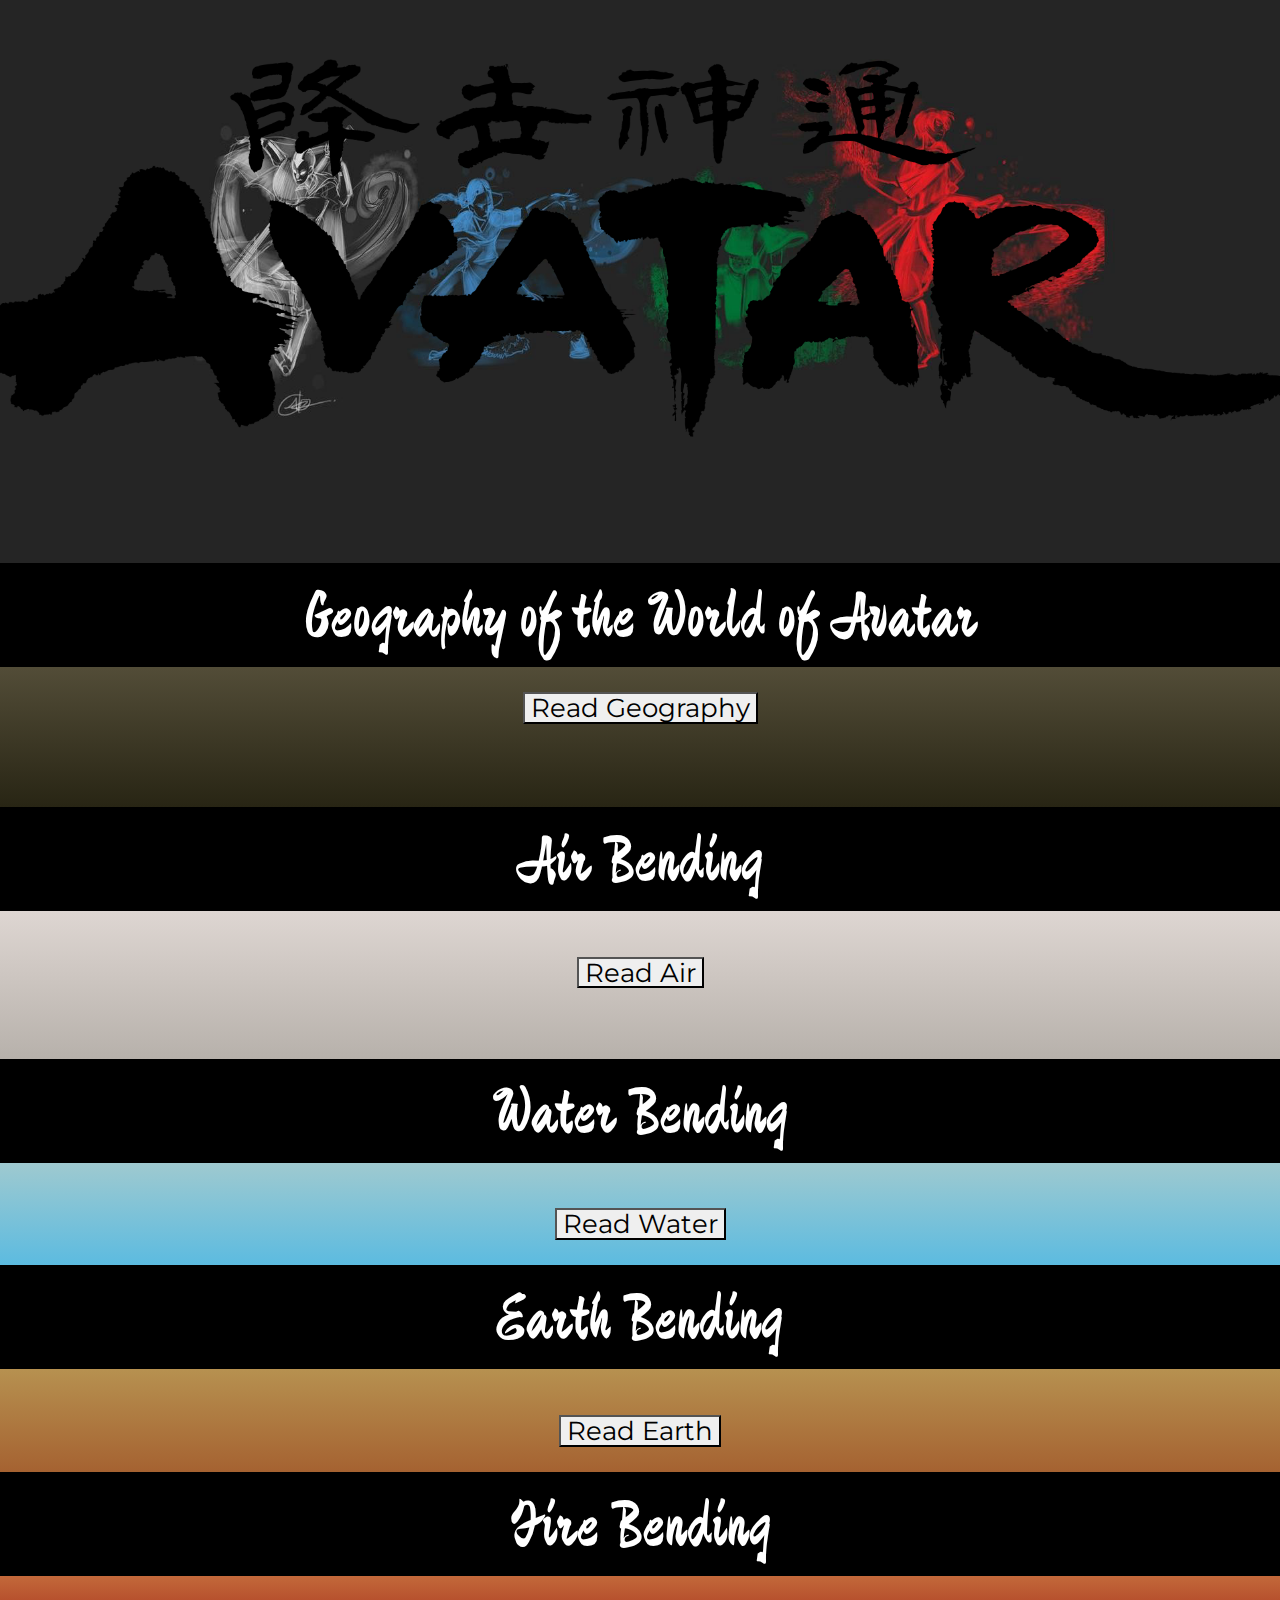
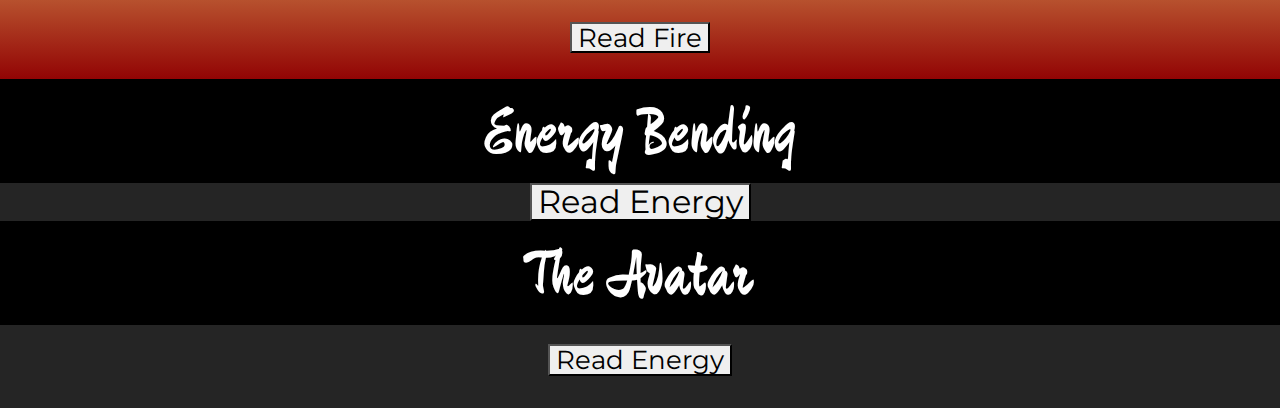
==== commit 62bd2ba9: "Update Index.html" ====
--- a/Project_A/Index.html
+++ b/Project_A/Index.html
@@ -11,6 +11,8 @@
 
     <title>Avatar</title>
 
+    <link rel="stylesheet" href="bootstrap.css">
+
     <link rel="stylesheet" href="reset.css">
 
     <link rel="stylesheet" href="style.css">
@@ -29,41 +31,28 @@
 
     </header>
 
-    <script type="text/javascript">
-
-        function growDiv() {
-            var growDiv = document.getElementById('grow');
-            if (growDiv.clientHeight) {
-                growDiv.style.height = 0;
-            } else {
-                growDiv.style.height = growDiv.scrollHeight + "px";
-            }
-            document.getElementById("more-button").value=document.getElementById("more-button").value=='Read more'?'Read less':'Read more';
-        }
-
-    </script>
-
     <main>
         <section class="Geo text-c">
-            
+
             <h1 class="h1title">Geography of the World of Avatar</h1>
 
-            <input type="button" onclick="growDiv()" value="Read more" id="more-button">
-            
-            <div id="grow"> 
+            <p id="collapse1">
+                <button class="btn-style" type="button" data-toggle="collapse" data-target="#collapseExample" aria-expanded="false" aria-controls="collapseExample">
+                    Read Geography
+                </button>
+            </p>
+
+            <div class="collapse grow" id="collapseExample" data-parent="#collapse1">
 
                 <img class="map" src="./imgs/Map.jpg">
 
-                <div class=>
-
-                    <p class="padding-">The World of Avatar, the Mortal World, or the Physical World is divided into multiple landmasses, islands, and seas with a unique physical geography, landmarks, climates, and demography. For most of its history, the world was divided into a multitude of states and cultures which coalesced into four independent nations: <a class="hvr-underline-from-left" href="https://avatar.fandom.com/wiki/Air_Nomads" target="_blank"><strong>The Air Nomads</strong> </a> , <a class="hvr-underline-from-left" href="https://avatar.fandom.com/wiki/Water_Tribe" target="_blank"><strong>The Water Tribe</strong> </a>, <a class="hvr-underline-from-left" href="https://avatar.fandom.com/wiki/Earth_Kingdom" target="_blank"><strong>The Earth Kingdom</strong> </a>, and <a class="hvr-underline-from-left" href="https://avatar.fandom.com/wiki/Fire_Nation" target="_blank"><strong>The Fire Nation.</strong> </a></p>
-    
-                    <p class="t-italic">"The four nations were influenced by their corresponding element and accordingly shaped their environment."</p>
-        
-                    <p>The Air Nomads had four temples located in the north, south, east, and west of the Earth. There are two main Water Tribes, situated north and south of the Earth Kingdom, the most expansive and populated state in the world. The Earth Kingdom is by far the largest of the original Four Nations, and its geography varies widely from region to region. While there is often not a "hard-and-fast" division between these regions, certain areas are marked by geographic features that may not be common elsewhere. The Fire Nation is located in the west of the world and is an archipelago of volcanic islands. Each nation has a predominant season, and geography has a great influence on the customs and culture of each country</p>
-
-                </div>
+                <p class="padding-">The World of Avatar, the Mortal World, or the Physical World is divided into multiple landmasses, islands, and seas with a unique physical geography, landmarks, climates, and demography. For most of its history, the world was divided into a multitude of states and cultures which coalesced into four independent nations: <a class="hvr-underline-from-left" href="https://avatar.fandom.com/wiki/Air_Nomads" target="_blank"><strong>The Air Nomads</strong> </a> , <a class="hvr-underline-from-left" href="https://avatar.fandom.com/wiki/Water_Tribe" target="_blank"><strong>The Water Tribe</strong> </a>, <a class="hvr-underline-from-left" href="https://avatar.fandom.com/wiki/Earth_Kingdom" target="_blank"><strong>The Earth Kingdom</strong> </a>, and <a class="hvr-underline-from-left" href="https://avatar.fandom.com/wiki/Fire_Nation" target="_blank"><strong>The Fire Nation.</strong> </a></p>
+
+                <p class="t-italic">"The four nations were influenced by their corresponding element and accordingly shaped their environment."</p>
+
+                <p>The Air Nomads had four temples located in the north, south, east, and west of the Earth. There are two main Water Tribes, situated north and south of the Earth Kingdom, the most expansive and populated state in the world. The Earth Kingdom is by far the largest of the original Four Nations, and its geography varies widely from region to region. While there is often not a "hard-and-fast" division between these regions, certain areas are marked by geographic features that may not be common elsewhere. The Fire Nation is located in the west of the world and is an archipelago of volcanic islands. Each nation has a predominant season, and geography has a great influence on the customs and culture of each country</p>
             </div>
+            
         </section>
         
         <section class="bending-arts text-c">
@@ -71,9 +60,14 @@
             <section  class="air-avatar">
                 <h2 class="h1title">Air Bending </h2>
 
-                <input type="button" onclick="growDiv()" value="Read more" id="more-button">
-
-                <div id="grow">
+                <p id="collapse2">
+                    <button class="btn-style" type="button" data-toggle="collapse" data-target="#collapseExample2" aria-expanded="false" aria-controls="collapseExample2">
+                        Read Air
+                    </button>
+                </p>
+
+                <div class="collapse grow" id="collapseExample2" data-parent="#collapse2">
+
                     <img class="a-air-img" src="./imgs/Avatar_benders_air.png">
 
                     <p>Air bending is the bending art used by the Air Nomads; <a class="hvr-underline-from-left" href="https://avatar.fandom.com/wiki/Flying_bison" target="_blank"><strong>The flying bison</strong> </a>  were the original airbenders.</p>
@@ -81,102 +75,176 @@
                     <p> It concentrates on speed and evasion, forgoing a strong offense for a greater defense. Though apparently lacking fatal finishing moves, it is the most dynamic of all the bending arts. As the element of freedom, airbenders use their capability to bend unencumbered by the ground or any other environmental factors and use their own momentum as a weapon, evading attacks with astounding agility to tire their opponents out or building up massive inertia for explosive gusts of wind to make their counterattacks finishing moves.</p>
     
                     <p>When resorting to physical confrontation, airbenders are able to harness the immense, intangible power of wind. Airbenders can use a flight technique by operating a <a class="hvr-underline-from-left" href="https://avatar.fandom.com/wiki/Airbender_staff" target="_blank"><strong>glider</strong> </a> glider and using the air to provide thrust and lift. Airbending's opposite is earthbending and the confrontational style that serves as its foundation. The sub-skills of airbending are flight and spiritual projection. Flight has only been achieved by two people in the entire history of airbending, namely <a class="hvr-underline-from-left" href="https://avatar.fandom.com/wiki/Laghima" target="_blank"><strong>Laghima</strong> </a> and <a class="hvr-underline-from-left" href="https://avatar.fandom.com/wiki/Zaheer" target="_blank"> <strong>Zaheer</strong></a> . Airbending is the element of freedom, and its season is autumn.</p>
-                </section>
-                </div>
-                
+
+                </div>
+            </section>
             
             <section class="water-avatar">
                 <h1 class="h1title">Water Bending</h1>
 
-                <img class="a-water-img" src="./imgs/Avatar_benders_water.png">
-
-                <p>
-                    Water Bending is practiced by some people of the Water Tribe. A versatile element, it is unique in the sense that the original bender of the element wasn't an animal, but rather the <a class="hvr-underline-from-left" href="https://avatar.fandom.com/wiki/Tui" target="_blank"><strong>Moon</strong> </a> . Waterbending is the element of change, and its season is winter.
-                </p>
-
-                <p>
-                    Similar to their element, waterbenders are extremely adaptable and versatile. Waterbending concentrates on the flow of energy, focusing less on strength and more on turning the opponent's own energy against them. While a bender's victory in battle depends on their skill or ingenuity, waterbenders gain a serious advantage or disadvantage depending on the amount of water around them, although highly skilled waterbenders can draw water from anywhere, such as draw humidity from the air and bend the water in living things, especially plants. 
-                </p>
-
-                <p>
-                    As the element of change, waterbenders can fluidly and quickly alternate from defense to offense, from a wall of ice to a jet of water, turning their opponent's strength against them.Due to its lunar sympathy, waterbending is stronger at night and ineffective during a <a class="hvr-underline-from-left" href="https://avatar.fandom.com/wiki/Astronomy_in_the_World_of_Avatar#Lunar_eclipse" target="_blank"><strong>lunar eclipse</strong> </a>  or when the Moon Spirit dies. However, to counter waterbending's ineffectiveness during a lunar eclipse, waterbenders gain immense power during the peak of the full moon. The opposite of waterbending is firebending, with its relatively stagnant, direct philosophy. The sub-skills for waterbending are <a class="hvr-underline-from-left" href="https://avatar.fandom.com/wiki/Healing" target="_blank"><strong>healing</strong> </a>  and <a class="hvr-underline-from-left" href="https://avatar.fandom.com/wiki/Bloodbending" target="_blank"><strong>bloodbending</strong> </a> .
-                </p>
+                <p id="collapse3">
+                    <button class="btn-style-water" type="button" data-toggle="collapse" data-target="#collapseExample3" aria-expanded="false" aria-controls="collapseExample3">
+                        Read Water
+                    </button>
+                </p>
+                
+                <div class="collapse grow" id="collapseExample3" data-parent="#collapse3">
+                    <img class="a-water-img" src="./imgs/Avatar_benders_water.png">
+
+                    <p>
+                        Water Bending is practiced by some people of the Water Tribe. A versatile element, it is unique in the sense that the original bender of the element wasn't an animal, but rather the <a class="hvr-underline-from-left" href="https://avatar.fandom.com/wiki/Tui" target="_blank"><strong>Moon</strong> </a> . Waterbending is the element of change, and its season is winter.
+                    </p>
+    
+                    <p>
+                        Similar to their element, waterbenders are extremely adaptable and versatile. Waterbending concentrates on the flow of energy, focusing less on strength and more on turning the opponent's own energy against them. While a bender's victory in battle depends on their skill or ingenuity, waterbenders gain a serious advantage or disadvantage depending on the amount of water around them, although highly skilled waterbenders can draw water from anywhere, such as draw humidity from the air and bend the water in living things, especially plants. 
+                    </p>
+    
+                    <p>
+                        As the element of change, waterbenders can fluidly and quickly alternate from defense to offense, from a wall of ice to a jet of water, turning their opponent's strength against them.Due to its lunar sympathy, waterbending is stronger at night and ineffective during a <a class="hvr-underline-from-left" href="https://avatar.fandom.com/wiki/Astronomy_in_the_World_of_Avatar#Lunar_eclipse" target="_blank"><strong>lunar eclipse</strong> </a>  or when the Moon Spirit dies. However, to counter waterbending's ineffectiveness during a lunar eclipse, waterbenders gain immense power during the peak of the full moon. The opposite of waterbending is firebending, with its relatively stagnant, direct philosophy. The sub-skills for waterbending are <a class="hvr-underline-from-left" href="https://avatar.fandom.com/wiki/Healing" target="_blank"><strong>healing</strong> </a>  and <a class="hvr-underline-from-left" href="https://avatar.fandom.com/wiki/Bloodbending" target="_blank"><strong>bloodbending</strong> </a> .
+                    </p>
+
+                </div>
+                
             </section>
 
             <section class="earth-avatar">
                 <h1 class="h1title">Earth Bending</h1>
 
-                <img class="a-earth-img" src="./imgs/Avatar_benders_earth.png">
-
-                <p>
-                    Earth Bending originates in the Earth Kingdom and the first earthbenders were <a class="hvr-underline-from-left" href="https://avatar.fandom.com/wiki/Badgermole" target="_blank"><strong>badgermoles</strong> </a> . 
-                </p>
-
-                <p>
-                    It demands a special connection with the earth that is achievable with neutral jing, listening, though seemingly doing nothing and waiting for the right moment to strike. Like waterbenders, earthbenders gain an advantage or disadvantage in battle based on the amount of earth around them, though the conditions aren't as extreme. Because of their element's stability and its stress on neutral <a class="hvr-underline-from-left" href="https://avatar.fandom.com/wiki/Jing" target="_blank"><strong>jing</strong> </a>
-                     
-                </p>
-
-                <p class="t-italic">
-                    "Listen to me, Aang. There are options in fighting, called jing. It's a choice of how you direct your energy ..."
-                    "I know! There's positive jing when you're attacking, and negative jing when you're retreating!"
-                    "... and neutral jing when you do nothing!"
-                    "There are three jings?"
-                    "Well, technically, there are eighty-five, but let's just focus on the third. Neutral jing is the key to earthbending. It involves listening and waiting for the right moment to strike."
-                    <a class="hvr-underline-from-left" href="https://avatar.fandom.com/wiki/Bumi_(King_of_Omashu)" target="_blank"><strong>-Bumi</strong> </a> to <a class="hvr-underline-from-left" href="https://avatar.fandom.com/wiki/Aang" target="_blank"><strong>-Aang</strong> </a>
-                </p>
-
-                <p>
-                    Earthbenders stand their ground, absorbing or intercepting attacks until they completely overwhelm their opponents.
-                    Unlike the other bending arts, earthbending's strength equally lies in both offense and defense. Earthbending is in stark contrast to airbending as airbending's emphasis is on evasion and mobility while earthbending's emphasis is on fortitude and strength. The sub-skills for earthbending are  <a class="hvr-underline-from-left" href="https://avatar.fandom.com/wiki/Seismic_sense" target="_blank"><strong>Seismic sense</strong> </a> ,  <a class="hvr-underline-from-left" href="https://avatar.fandom.com/wiki/Metalbending" target="_blank"><strong>Metalbending</strong> </a> , and  <a class="hvr-underline-from-left" href="https://avatar.fandom.com/wiki/Lavabending" target="_blank"><strong>Lavabending</strong> </a> . Earthbending is the element of substance, and its season is spring.
-                </p>
+                <p id="collapse4">
+                    <button class="btn-style" type="button" data-toggle="collapse" data-target="#collapseExample4" aria-expanded="false" aria-controls="collapseExample4">
+                        Read Earth
+                    </button>
+                </p>
+
+                <div class="collapse grow" id="collapseExample4" data-parent="#collapse4">
+                    <img class="a-earth-img" src="./imgs/Avatar_benders_earth.png">
+
+                    <p>
+                        Earth Bending originates in the Earth Kingdom and the first earthbenders were <a class="hvr-underline-from-left" href="https://avatar.fandom.com/wiki/Badgermole" target="_blank"><strong>badgermoles</strong> </a> . 
+                    </p>
+    
+                    <p>
+                        It demands a special connection with the earth that is achievable with neutral jing, listening, though seemingly doing nothing and waiting for the right moment to strike. Like waterbenders, earthbenders gain an advantage or disadvantage in battle based on the amount of earth around them, though the conditions aren't as extreme. Because of their element's stability and its stress on neutral <a class="hvr-underline-from-left" href="https://avatar.fandom.com/wiki/Jing" target="_blank"><strong>jing</strong> </a>
+                         
+                    </p>
+    
+                    <p class="t-italic">
+                        "Listen to me, Aang. There are options in fighting, called jing. It's a choice of how you direct your energy ..."
+                        "I know! There's positive jing when you're attacking, and negative jing when you're retreating!"
+                        "... and neutral jing when you do nothing!"
+                        "There are three jings?"
+                        "Well, technically, there are eighty-five, but let's just focus on the third. Neutral jing is the key to earthbending. It involves listening and waiting for the right moment to strike."
+                        <a class="hvr-underline-from-left" href="https://avatar.fandom.com/wiki/Bumi_(King_of_Omashu)" target="_blank"><strong>-Bumi</strong> </a> to <a class="hvr-underline-from-left" href="https://avatar.fandom.com/wiki/Aang" target="_blank"><strong>-Aang</strong> </a>
+                    </p>
+    
+                    <p>
+                        Earthbenders stand their ground, absorbing or intercepting attacks until they completely overwhelm their opponents.
+                        Unlike the other bending arts, earthbending's strength equally lies in both offense and defense. Earthbending is in stark contrast to airbending as airbending's emphasis is on evasion and mobility while earthbending's emphasis is on fortitude and strength. The sub-skills for earthbending are  <a class="hvr-underline-from-left" href="https://avatar.fandom.com/wiki/Seismic_sense" target="_blank"><strong>Seismic sense</strong> </a> ,  <a class="hvr-underline-from-left" href="https://avatar.fandom.com/wiki/Metalbending" target="_blank"><strong>Metalbending</strong> </a> , and  <a class="hvr-underline-from-left" href="https://avatar.fandom.com/wiki/Lavabending" target="_blank"><strong>Lavabending</strong> </a> . Earthbending is the element of substance, and its season is spring.
+                    </p>
+                </div>
 
             </section>
 
             <section class="fire-avatar">
                 <h1 class="h1title">Fire Bending</h1>
 
-                <img class="a-fire-img" src="./imgs/Avatar_benders_fire.png">
-
-                <p>
-                    Fire Bending is used by the people of the Fire Nation and is the most aggressive bending art. <a class="hvr-underline-from-left" href="https://avatar.fandom.com/wiki/Dragon" target="_blank"><strong>Dragons</strong> </a> were the first firebenders; they subsequently taught the Sun Warriors. For a long time, disciplines of firebending were taught to be fueled by hatred, as opposed to the original source. 
-                </p>
-
-                <p>
-                    As the element of power, firebenders have to be able to maintain a constant source of energy and balance in battle, unleashing a volley of direct, successive attacks. Unlike other benders who depend on external sources of their elements to bend, firebenders can create fire using their internal heat source in addition to controlling already existent flames. Skilled firebenders are able to fly using powerful jets of flames. Due to its solar affinity, firebending is stronger during the day and at its full power at noon, but completely ineffective during a <a class="hvr-underline-from-left" href="https://avatar.fandom.com/wiki/Day_of_Black_Sun" target="_blank"><strong>Solar eclipse</strong> </a>. When a comet passes close to the planet, the power of a firebender is greatly increased.
-                </p>
-
-                <p>
-                    Firebending's relatively simple and direct style contrasts the changing style of waterbending. A notable feature of special firebenders is an ability to create a hotter, blue fire; <a class="hvr-underline-from-left" href="https://avatar.fandom.com/wiki/Azula" target="_blank"><strong>Azula</strong> </a> was the only known firebender who demonstrated this extra-powerful flame. The sub-skills for firebending are <a class="hvr-underline-from-left" href="https://avatar.fandom.com/wiki/Firebending#Special_techniques" target="_blank"><strong>combustionbending</strong> </a>, <a class="hvr-underline-from-left" href="https://avatar.fandom.com/wiki/Lightning_generation" target="_blank"><strong>Generating</strong> </a> and <a class="hvr-underline-from-left" href="https://avatar.fandom.com/wiki/Lightning_redirection" target="_blank"><strong>Redirecting</strong> </a> 
-                </p>
-
-                <p class="t-italic">
-                    "If you let the energy in your own body flow, the lightning will follow it. You must create a pathway from your fingertips up your arm to the shoulder, then down into the stomach. The stomach is the source of energy in your body; it is called the sea of chi. From your stomach you direct it up again and out the other arm. The stomach detour is critical; you must not let the lightning pass through your heart, or the damage could be deadly. <a class="hvr-underline-from-left" href="https://avatar.fandom.com/wiki/Iroh" target="_blank"><strong>Iroh</strong> </a> - teaching <a class="hvr-underline-from-left" href="https://avatar.fandom.com/wiki/Zuko" target="_blank"><strong>Zuko</strong> </a>   to redirect lightning.
-                </p>
-
-                <p>
-                    Lightning. Firebending is the element of power, and its season is summer.
-                </p>
-            </section>
-            
+                <p id="collapse5">
+                    <button class="btn-style" type="button" data-toggle="collapse" data-target="#collapseExample5" aria-expanded="false" aria-controls="collapseExample5">
+                        Read Fire
+                    </button>
+                </p>
+
+                <div class="collapse grow" id="collapseExample5" data-parent="#collapse5">
+                    <img class="a-fire-img" src="./imgs/Avatar_benders_fire.png">
+
+                    <p>
+                        Fire Bending is used by the people of the Fire Nation and is the most aggressive bending art. <a class="hvr-underline-from-left" href="https://avatar.fandom.com/wiki/Dragon" target="_blank"><strong>Dragons</strong> </a> were the first firebenders; they subsequently taught the Sun Warriors. For a long time, disciplines of firebending were taught to be fueled by hatred, as opposed to the original source. 
+                    </p>
+    
+                    <p>
+                        As the element of power, firebenders have to be able to maintain a constant source of energy and balance in battle, unleashing a volley of direct, successive attacks. Unlike other benders who depend on external sources of their elements to bend, firebenders can create fire using their internal heat source in addition to controlling already existent flames. Skilled firebenders are able to fly using powerful jets of flames. Due to its solar affinity, firebending is stronger during the day and at its full power at noon, but completely ineffective during a <a class="hvr-underline-from-left" href="https://avatar.fandom.com/wiki/Day_of_Black_Sun" target="_blank"><strong>Solar eclipse</strong> </a>. When a comet passes close to the planet, the power of a firebender is greatly increased.
+                    </p>
+    
+                    <p>
+                        Firebending's relatively simple and direct style contrasts the changing style of waterbending. A notable feature of special firebenders is an ability to create a hotter, blue fire; <a class="hvr-underline-from-left" href="https://avatar.fandom.com/wiki/Azula" target="_blank"><strong>Azula</strong> </a> was the only known firebender who demonstrated this extra-powerful flame. The sub-skills for firebending are <a class="hvr-underline-from-left" href="https://avatar.fandom.com/wiki/Firebending#Special_techniques" target="_blank"><strong>combustionbending</strong> </a>, <a class="hvr-underline-from-left" href="https://avatar.fandom.com/wiki/Lightning_generation" target="_blank"><strong>Generating</strong> </a> and <a class="hvr-underline-from-left" href="https://avatar.fandom.com/wiki/Lightning_redirection" target="_blank"><strong>Redirecting</strong> </a> 
+                    </p>
+    
+                    <p class="t-italic">
+                        "If you let the energy in your own body flow, the lightning will follow it. You must create a pathway from your fingertips up your arm to the shoulder, then down into the stomach. The stomach is the source of energy in your body; it is called the sea of chi. From your stomach you direct it up again and out the other arm. The stomach detour is critical; you must not let the lightning pass through your heart, or the damage could be deadly. <a class="hvr-underline-from-left" href="https://avatar.fandom.com/wiki/Iroh" target="_blank"><strong>Iroh</strong> </a> - teaching <a class="hvr-underline-from-left" href="https://avatar.fandom.com/wiki/Zuko" target="_blank"><strong>Zuko</strong> </a>   to redirect lightning.
+                    </p>
+    
+                    <p>
+                        Lightning. Firebending is the element of power, and its season is summer.
+                    </p>
+                </div>
+
+            </section>
+            
+            <section class="energy-b">
+    
+                <h1 class="h1title">Energy Bending</h1>
+    
+                <p id="collapse6">
+                    <button class="btn-style" type="button" data-toggle="collapse" data-target="#collapseExample6" aria-expanded="false" aria-controls="collapseExample6">
+                        Read Energy
+                    </button>
+                </p>
+    
+                <div class="collapse grow" id="collapseExample6" data-parent="#collapse6">
+                    
+                    <img class="e-bending-img" src="./imgs/Energybending.png">
+    
+                    <p>
+                        Energy Bending is the art of bending the energy within one's body. 
+                    </p>
+    
+                    <p>
+                        It existed in the <a class="hvr-underline-from-left" href="https://avatar.fandom.com/wiki/Era_of_Raava" target="_blank"><strong>Era of Raava</strong> </a> and the four bending arts, though was considered lost. Few Avatars have learned this bending art, and even fewer have used it. It is a highly dangerous technique; if one's own energy is impure and therefore bendable, the practitioner will be consequently destroyed. 
+                    </p>
+    
+                    <p>
+                        Energybending allows the user to remove other people's bending abilities; restore them after a bender had their abilities blocked by <a class="hvr-underline-from-left" href="https://avatar.fandom.com/wiki/Bloodbending" target="_blank"><strong>Bloodbending</strong> </a>. and used the art to create a spiritual projection.
+                    </p>
+    
+                </div>
+            </section>
         </section>
         
+
+
         <section class="avatar text-c">
             <h1 class="h1title">The Avatar</h1>
-            
-            <img class="a-bending" src="./imgs/Avatar_bending.jpg">
-
-            <p>
-                The Avatar, formed initially when <a class="hvr-underline-from-left" href="https://avatar.fandom.com/wiki/Wan" target="_blank"><strong>Wan</strong></a> permanently fused with <a class="hvr-underline-from-left" href="https://avatar.fandom.com/wiki/Raava" target="_blank"><strong>Raava</strong></a> during the <a class="hvr-underline-from-left" href="https://avatar.fandom.com/wiki/Harmonic_Convergence" target="_blank"><strong>Harmonic Convergence</strong></a> of 9,829 BG, is the human embodiment of light and peace through the connection with the Avatar Spirit. As the only physical being with the ability to bend all four elements, it is considered the Avatar's duty to master the four bending arts and use that power to keep balance among the four nations of the world, as well as between mankind and spirits. <p>Upon death, the Avatar Spirit causes the Avatar to reincarnate into the next nation, dictated by the cyclic order: fire, air, water, and earth. Mirroring the order in which the first Avatar, Wan, learned the elements, this is also the traditional order in which any one incarnation is to master the elements, beginning with the bending art of the Avatar's birth nation. The reincarnation cycle can only be broken if the Avatar is killed while in the Avatar State, Raava is removed from the Avatar and destroyed, or the Avatar Spirit is compromised by a spiritual infection .</p> 
+
+            <p id="collapse7">
+                <button class="btn-style" type="button" data-toggle="collapse" data-target="#collapseExample7" aria-expanded="false" aria-controls="collapseExample7">
+                    Read Energy
+                </button>
             </p>
-            
-
-            <p>
-                "The Avatar State is a defense mechanism, designed to empower you with the skills and knowledge of all the past Avatars. The glow is the combination of all your past lives, focusing their energy through your body. In the Avatar State, you are at your most powerful, but you are also at your most vulnerable. If you are killed in the Avatar State, the reincarnation cycle will be broken and the Avatar will cease to exist." <a class="hvr-underline-from-left" href="https://avatar.fandom.com/wiki/Roku" target="_blank"><strong>-Avatar Roku</strong></a>
-            </p>
+
+            <div class="collapse grow" id="collapseExample7" data-parent="#collapse7">
+                <img class="a-bending" src="./imgs/Avatar_bending.jpg">
+
+                <p>
+                    The Avatar, formed initially when <a class="hvr-underline-from-left" href="https://avatar.fandom.com/wiki/Wan" target="_blank"><strong>Wan</strong></a> permanently fused with <a class="hvr-underline-from-left" href="https://avatar.fandom.com/wiki/Raava" target="_blank"><strong>Raava</strong></a> during the <a class="hvr-underline-from-left" href="https://avatar.fandom.com/wiki/Harmonic_Convergence" target="_blank"><strong>Harmonic Convergence</strong></a> of 9,829 BG, is the human embodiment of light and peace through the connection with the Avatar Spirit. As the only physical being with the ability to bend all four elements, it is considered the Avatar's duty to master the four bending arts and use that power to keep balance among the four nations of the world, as well as between mankind and spirits. <p>Upon death, the Avatar Spirit causes the Avatar to reincarnate into the next nation, dictated by the cyclic order: fire, air, water, and earth. Mirroring the order in which the first Avatar, Wan, learned the elements, this is also the traditional order in which any one incarnation is to master the elements, beginning with the bending art of the Avatar's birth nation. The reincarnation cycle can only be broken if the Avatar is killed while in the Avatar State, Raava is removed from the Avatar and destroyed, or the Avatar Spirit is compromised by a spiritual infection .</p> 
+                </p>
+                
+    
+                <p>
+                    "The Avatar State is a defense mechanism, designed to empower you with the skills and knowledge of all the past Avatars. The glow is the combination of all your past lives, focusing their energy through your body. In the Avatar State, you are at your most powerful, but you are also at your most vulnerable. If you are killed in the Avatar State, the reincarnation cycle will be broken and the Avatar will cease to exist." <a class="hvr-underline-from-left" href="https://avatar.fandom.com/wiki/Roku" target="_blank"><strong>-Avatar Roku</strong></a>
+                </p>
+            </div>
+            
 
         </section>
 
     </main>
+
+    <footer>
+        
+    </footer>
+
+    <script src="https://code.jquery.com/jquery-3.3.1.slim.min.js"></script>
+    <script src="https://cdnjs.cloudflare.com/ajax/libs/popper.js/1.14.3/umd/popper.min.js"></script>
+    <script src="https://stackpath.bootstrapcdn.com/bootstrap/4.1.3/js/bootstrap.min.js"></script>
 </body>
 </html>
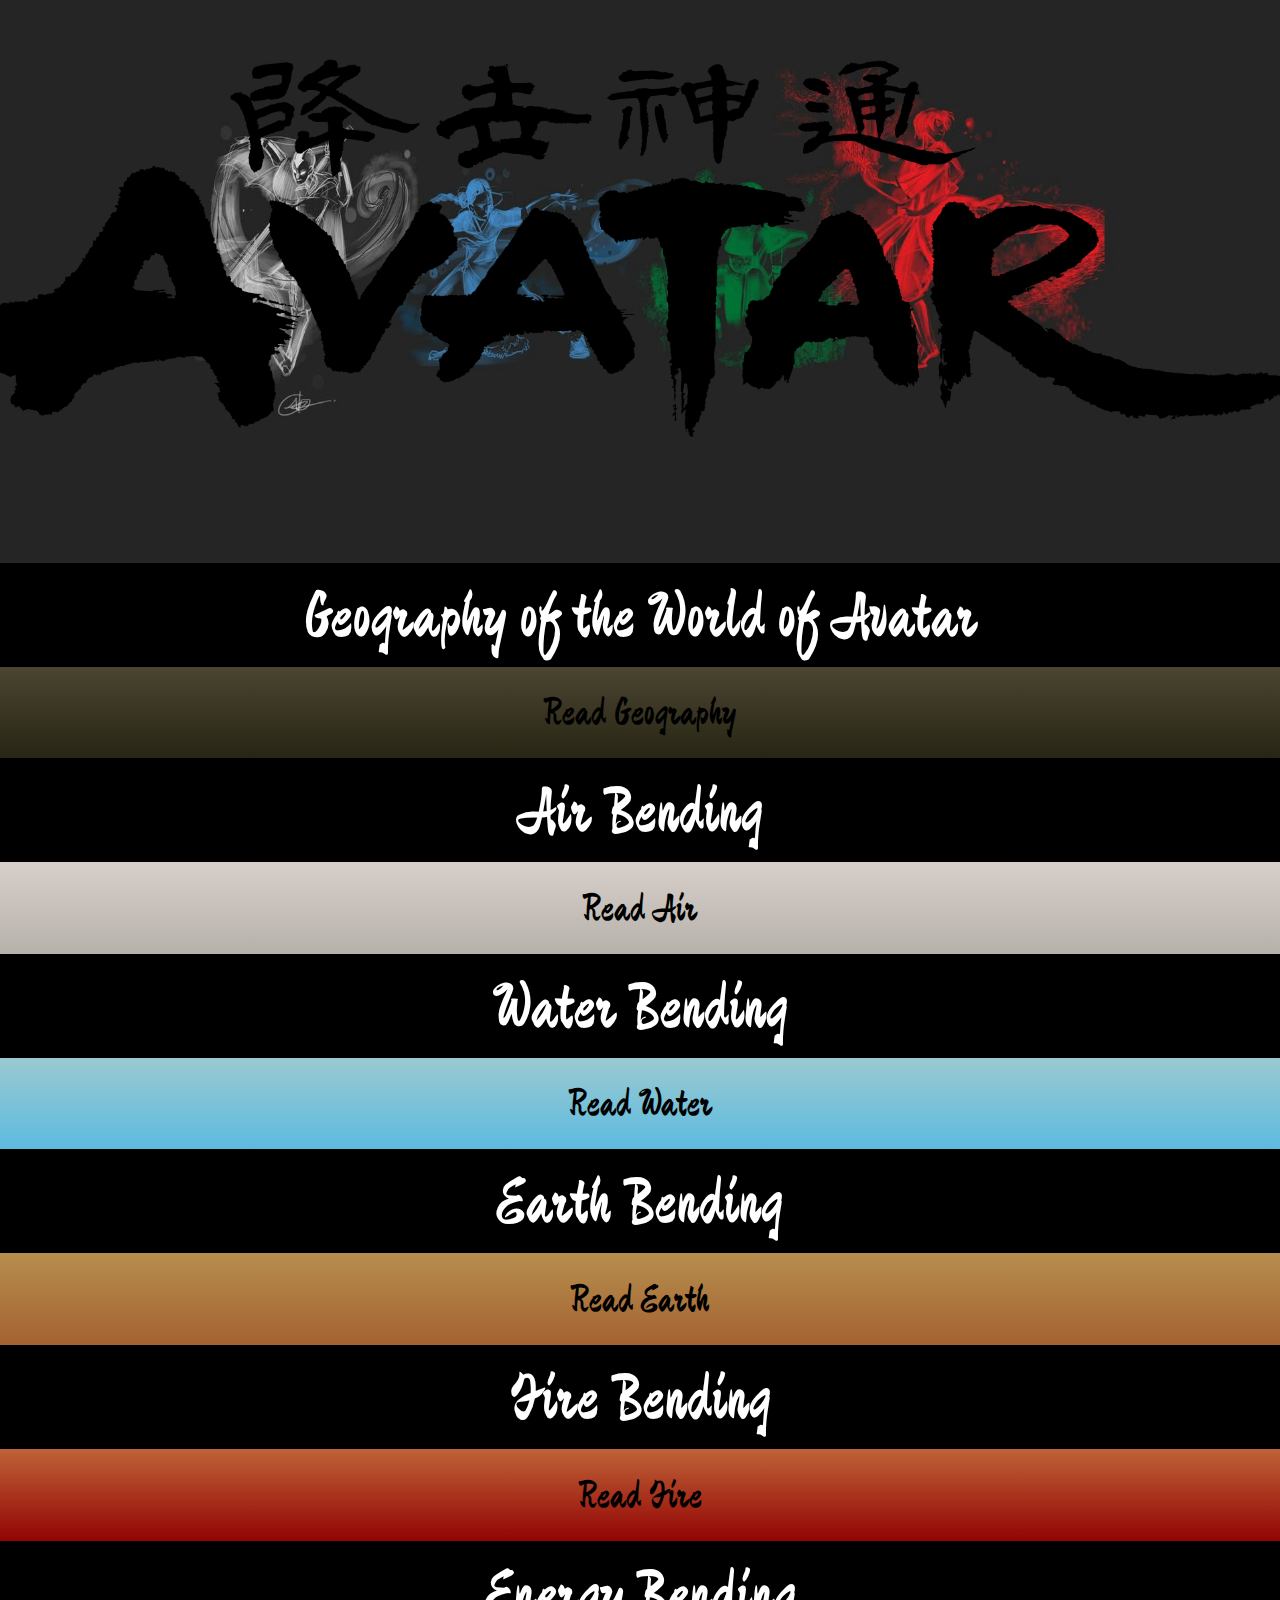
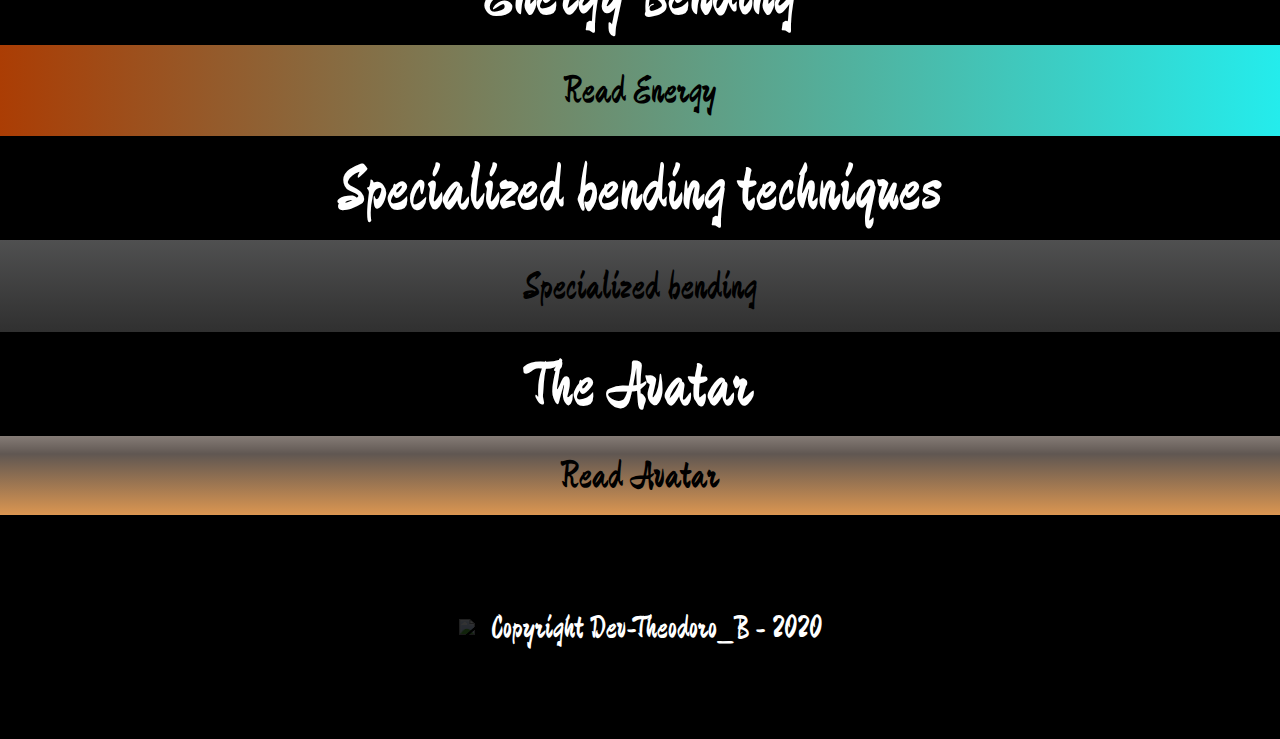
==== commit 0957ea0d: "Update Index.html" ====
--- a/Project_A/Index.html
+++ b/Project_A/Index.html
@@ -208,20 +208,47 @@
     
                 </div>
             </section>
+
+            <section class="s-bending">
+                <h1 class="h1title">Specialized bending techniques</h1>
+
+                <p id="collapse7">
+                    <button class="btn-style" type="button" data-toggle="collapse" data-target="#collapseExample7" aria-expanded="false" aria-controls="collapseExample7">
+                        Specialized bending
+                    </button>
+                </p>
+
+                <div class="collapse grow" id="collapseExample7" data-parent="#collapse7">
+
+                    
+                    <p>
+                        Specialized bending techniques are sub-skills that exist within each of the four bending arts, of which only skilled benders can take advantage. Each sub-skill requires a different level of mastery over the root element from which it is derived, as its practice often deviates from conventional bending. In some cases, the execution of a technique also requires an understanding of fundamental principles from other bending arts.
+                    </p>
+
+                    <img class="s-bending-img" src="./imgs/elements.png">
+
+                    <p>
+                        The creation of a specialized bending technique can sometimes be traced to a specific time period or even an individual bender. This is often the case when the technique has emerged relatively recently and is still contained to a select group of skilled benders. In other cases, the technique may have emerged in the distant past and has become more or less synonymous with conventional bending, even if its practice is still not widespread due to, for example, the high skill level required.
+                    </p>
+                    
+
+                </div>
+
+            </section>
+
         </section>
         
 
-
-        <section class="avatar text-c">
+        <section class="avatar">
             <h1 class="h1title">The Avatar</h1>
 
-            <p id="collapse7">
-                <button class="btn-style" type="button" data-toggle="collapse" data-target="#collapseExample7" aria-expanded="false" aria-controls="collapseExample7">
-                    Read Energy
+            <p id="collapse8">
+                <button class="btn-style" type="button" data-toggle="collapse" data-target="#collapseExample8" aria-expanded="false" aria-controls="collapseExample8">
+                    Read Avatar
                 </button>
             </p>
 
-            <div class="collapse grow" id="collapseExample7" data-parent="#collapse7">
+            <div class="collapse grow" id="collapseExample8" data-parent="#collapse8">
                 <img class="a-bending" src="./imgs/Avatar_bending.jpg">
 
                 <p>
@@ -233,13 +260,12 @@
                     "The Avatar State is a defense mechanism, designed to empower you with the skills and knowledge of all the past Avatars. The glow is the combination of all your past lives, focusing their energy through your body. In the Avatar State, you are at your most powerful, but you are also at your most vulnerable. If you are killed in the Avatar State, the reincarnation cycle will be broken and the Avatar will cease to exist." <a class="hvr-underline-from-left" href="https://avatar.fandom.com/wiki/Roku" target="_blank"><strong>-Avatar Roku</strong></a>
                 </p>
             </div>
-            
-
         </section>
-
     </main>
 
-    <footer>
+    <footer class="h1title">
+        <a href="https://avatar.fandom.com/wiki/Order_of_the_White_Lotus" target="_blank"><strong><img class="lotus-img" src="./imgs/w-lotus.png"></strong> </a>
+        <p> Copyright Dev-Theodoro_B - 2020</p>
         
     </footer>
 
--- a/Project_A/style.css
+++ b/Project_A/style.css
@@ -23,7 +23,6 @@
 .text-c{
     text-align: center;
     font-size: 2em;
-    margin: 0 0 1em;
 
 }
 
@@ -49,47 +48,67 @@
     color: deepskyblue;
 }
 
-#more-button{
-    border-style:none;
-    background:none;
-    font-size:2em;
+.grow {
+    -webkit-transition: height 1s;
+    transition: height 1s;
+    overflow: hidden;
+}
+
+.btn-style {
+    font-size: 1.5em;
     font-family: 'Zhi Mang Xing', cursive;
-    margin: 10px 0 10px 0;
     text-decoration: none;
     border: none;
     outline:none;
-}
-    
-#grow input:checked{
-    color:red;
-}
-
-#more-button:hover{
-    transition: 2s;
-    color:cyan;
+    background: none;
+}
+
+.btn-style:hover {
+    transition: 1.5s;
+    color: cyan;
+    font-size: 1.75em;
+}
+
+.btn-style:focus {
+    border: 0;
+    outline:none;
+    transition: 1.5s;
+}
+
+.btn-style:active {
+    border: 0;
+    outline:none;
+    transition: 1.5s;
+}
+
+.btn-style-water {
+    font-size: 1.5em;
+    font-family: 'Zhi Mang Xing', cursive;
+    text-decoration: none;
     border: none;
-}
-
-#grow {
-    -moz-transition: height .5s;
-    -ms-transition: height .5s;
-    -o-transition: height .5s;
-    -webkit-transition: height .5s;
-    transition: height .5s;
-    height: 0;
-    overflow: hidden;
-    transition: 2s;
-  }
+    outline:none;
+    background: none;
+}
+
+.btn-style-water:hover {
+    transition: 1.5s;
+    color: orange;
+    font-size: 1.75em;
+}
+
+.btn-style-water:focus {
+    border: 0;
+    outline:none;
+    transition: 1.5s;
+}
 
 .Geo {
-    margin: 0 auto;
     background: linear-gradient(#726A52 , #282514);
-    padding: 0 0 1em 0;
 }
 
 .Geo p {
-    margin: 1em 1em 2em 1em;
-    font-size: 0.8em;
+    font-size: 0.8em;
+    padding: 1em;
 }
 
 
@@ -99,8 +118,13 @@
     float: right;
     margin: 25px 25px 30px 25px;
     box-shadow: 10px 10px 10px #000000;
-}
-
+    opacity: 1;
+    transition: 400ms;
+}
+
+.map:hover {
+    opacity: 0.3;
+}
 
 .bending-arts {
     margin: auto;
@@ -108,20 +132,24 @@
 
 .air-avatar {
     margin: 0 auto;
-    padding: 0 0 1.4em 0;
     background: linear-gradient(#F9F0ED, #B7B1AB);
 }
 
 .a-air-img {
     float: left;
-    padding: 10px 20px 2em 20px;
-    margin: 0 0 1em 0;
+    margin: 10px 20px 3em 20px;
     height: 500px;
     width: auto;
+    box-shadow: -10px 10px 10px #000000;
+    opacity: 1;
+    transition: 400ms;
+}
+
+.a-air-img:hover {
+    opacity: 0.3;
 }
 
 .air-avatar p {
-    margin-top: 20px;
     font-size: 0.8em;
     padding: 1em;
     color: black;
@@ -134,14 +162,19 @@
 
 .a-water-img {
     float: right;
-    padding: 0 20px 2em 20px;
-    margin: 0 0 1em 0;
+    margin: 0 20px 3em 20px;
     height: 500px;
     width: auto;
+    box-shadow: 10px 10px 10px #000000;
+    opacity: 1;
+    transition: 400ms;
+}
+
+.a-water-img:hover {
+    opacity: 0.3;
 }
 
 .water-avatar p {
-    margin-top: 20px;
     font-size: 0.8em;
     padding: 1em;
     color: black;
@@ -158,14 +191,19 @@
 
 .a-earth-img {
     float: left;
-    padding: 1em 20px 2em 20px;
-    margin: 0 0 1em 0;
+    margin: 1em 20px 3em 20px;
     height: 500px;
     width: auto;
+    box-shadow: -10px 10px 10px #000000;
+    opacity: 1;
+    transition: 400ms;
+}
+
+.a-earth-img:hover {
+    opacity: 0.3;
 }
 
 .earth-avatar p {
-    margin-top: 20px;
     font-size: 0.8em;
     padding: 1em;
     color: black;
@@ -178,17 +216,62 @@
 
 .a-fire-img {
     float: right;
-    padding: 1em 20px 2em 20px;
-    margin: 1em 0 1em 0;
+    margin: 2em 20px 3em 20px;
     height: 500px;
     width: auto;
+    box-shadow: 10px 10px 10px #000000;
+    opacity: 1;
+    transition: 400ms;
+}
+
+.a-fire-img:hover {
+    opacity: 0.3;
 }
 
 .fire-avatar p {
-    margin-top: 20px;
-    font-size: 0.8em;
-    padding: 1em;
-    color: black;
+    font-size: 0.8em;
+    padding: 1em;
+    color: black;
+}
+
+.energy-b {
+    margin: 0 auto;
+    background: linear-gradient(90deg, #AB3D04, #24ECEC);
+}
+
+.e-bending-img {
+    margin: auto;
+    width: auto;
+    margin: 1em 1em 0 1em;
+    box-shadow: 0px 0px 10px 10px #000000;
+    opacity: 1;
+    transition: 400ms;
+}
+
+.e-bending-img:hover {
+    opacity: 0.3;
+}
+
+.energy-b p {
+    font-size: 0.8em;
+    padding: 1em;
+    color: black;
+}
+
+.s-bending {
+    background: linear-gradient(#737475 , rgb(48, 48, 48));
+}
+
+.s-bending p {
+    font-size: 0.8em;
+    padding: 1em;
+    color: white;
+}
+
+.avatar {
+    background: linear-gradient(rgb(95, 175, 214) , rgb(221, 211, 204) , #605752 , #DB9651);
+    text-align: center;
+    font-size: 2em;
 }
 
 .avatar .h1text {
@@ -199,15 +282,45 @@
 
 .a-bending {
     float: left;
-    width: 50%;
+    width: 500px;
     height: auto;
-    margin: 0 20px 20px 20px;
-    box-shadow: 10px 10px 10px #000000;
+    margin: 20px;
+    box-shadow: -10px 10px 10px #000000;
+    opacity: 1;
+    transition: 400ms;
+}
+
+.a-bending:hover {
+    opacity: 0.3;
 }
 
 .avatar p {
-    margin: 1.5%;
-    font-size: 0.8em;
+    padding: 1.5%;
+    font-size: 0.8em;
+    color: black;
+}
+
+footer {
+    background: url(./imgs/footer-bg.jpg);
+    display: flex;
+    align-items: center;
+    justify-content: center;
+    height: 7em;
+}
+
+.lotus-img {
+    width: 1em;
+    display: flex;
+}
+
+footer a {
+    opacity: 0.2;
+    transition: 1.2s;
+}
+
+footer a:hover{
+    transition: 1.2s ease-in-out;
+    opacity: 1;
 }
 
 @media only screen and (max-width: 480px) {
@@ -215,10 +328,19 @@
         width:85%;
     }
 
-    .a-air-img, .a-water-img, .a-earth-img, .a-fire-img {
+    .a-air-img, .a-water-img, .a-earth-img, .a-fire-img , .e-bending-img{
         display: block;
-        margin-left: auto;
-        margin-right: auto;
-        padding: 2em;
+        margin: 2em;
+        box-shadow: 0px 0px 10px 10px #000000;
+
     }
-}
+
+    .e-bending-img {
+        margin: 2em auto;
+    }
+
+    .a-bending {
+        margin: 1em;
+        box-shadow: 0px 0px 10px 10px #000000;
+    }
+}
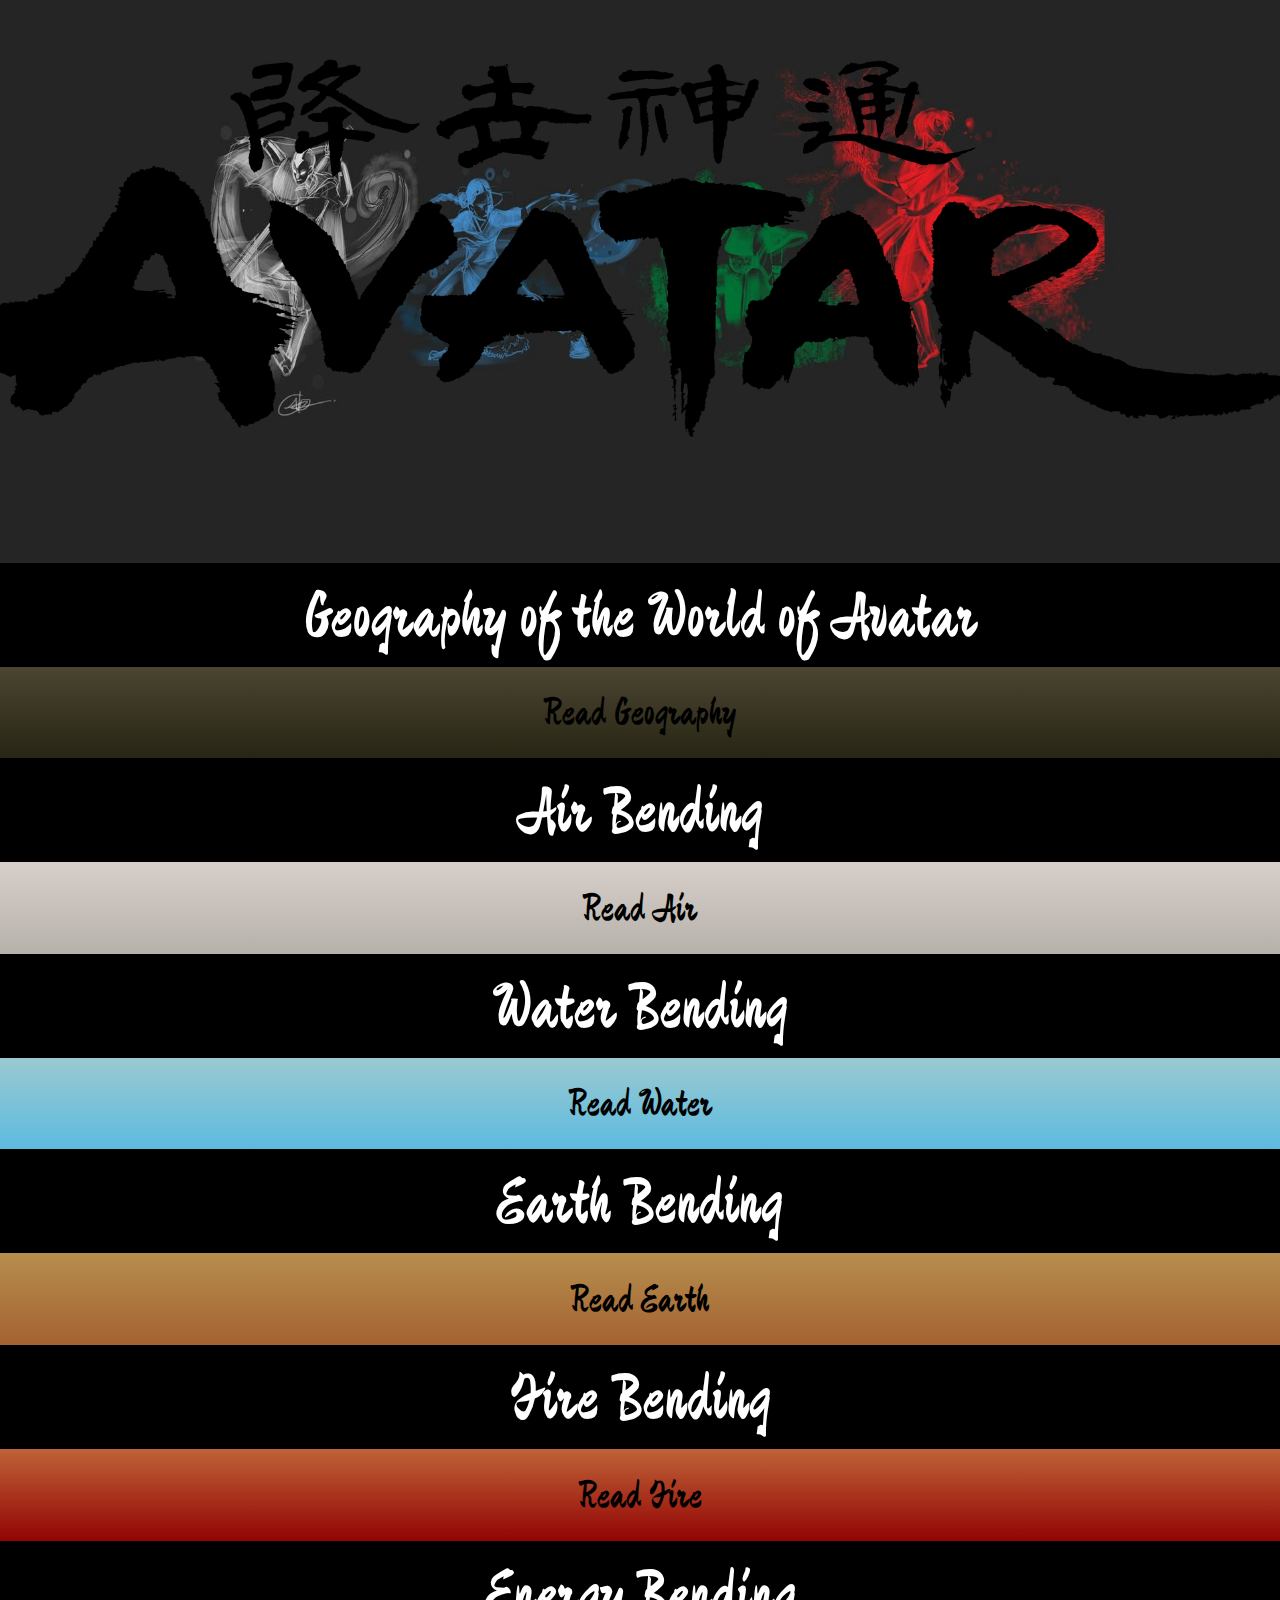
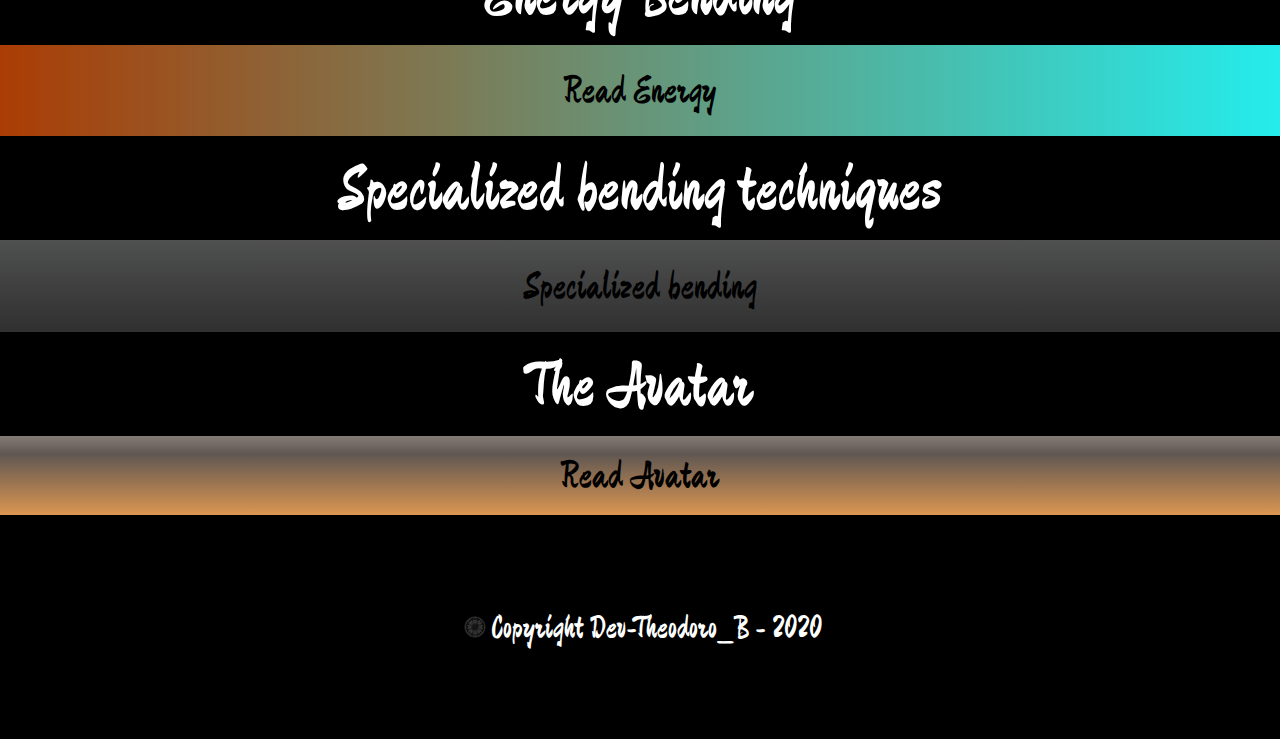
==== commit f531edc2: "Update Index.html" ====
--- a/Project_A/Index.html
+++ b/Project_A/Index.html
@@ -2,25 +2,16 @@
 <html lang="en">
 <head>
     <meta charset="UTF-8">
-
     <meta name="viewport" content="width=[device-width], initial-scale=1.0">
-
     <meta http-equiv="X-UA-Compatible" content="ie=edge">
-
     <meta name="viewport" content="width=device-width, initial-scale=1.0">
-
     <title>Avatar</title>
-
+    <link rel="icon" href="icon.png" type="image/x-icon">
     <link rel="stylesheet" href="bootstrap.css">
-
     <link rel="stylesheet" href="reset.css">
-
     <link rel="stylesheet" href="style.css">
-
     <link href="https://fonts.googleapis.com/css?family=Zhi+Mang+Xing&display=swap" rel="stylesheet">
-
     <link href="https://fonts.googleapis.com/css?family=Montserrat&display=swap" rel="stylesheet">
-
     <link href="./Hover-master/css/hover.css" rel="stylesheet">
     
 </head>
@@ -192,12 +183,12 @@
     
                 <div class="collapse grow" id="collapseExample6" data-parent="#collapse6">
                     
+                    <p>
+                        Energy Bending is the art of bending the energy within one's body. 
+                    </p>
+
                     <img class="e-bending-img" src="./imgs/Energybending.png">
-    
-                    <p>
-                        Energy Bending is the art of bending the energy within one's body. 
-                    </p>
-    
+ 
                     <p>
                         It existed in the <a class="hvr-underline-from-left" href="https://avatar.fandom.com/wiki/Era_of_Raava" target="_blank"><strong>Era of Raava</strong> </a> and the four bending arts, though was considered lost. Few Avatars have learned this bending art, and even fewer have used it. It is a highly dangerous technique; if one's own energy is impure and therefore bendable, the practitioner will be consequently destroyed. 
                     </p>
@@ -249,12 +240,15 @@
             </p>
 
             <div class="collapse grow" id="collapseExample8" data-parent="#collapse8">
-                <img class="a-bending" src="./imgs/Avatar_bending.jpg">
-
+
+                <img class="a-bending" src="./imgs/Avatars_wan.png">
+
+                
                 <p>
                     The Avatar, formed initially when <a class="hvr-underline-from-left" href="https://avatar.fandom.com/wiki/Wan" target="_blank"><strong>Wan</strong></a> permanently fused with <a class="hvr-underline-from-left" href="https://avatar.fandom.com/wiki/Raava" target="_blank"><strong>Raava</strong></a> during the <a class="hvr-underline-from-left" href="https://avatar.fandom.com/wiki/Harmonic_Convergence" target="_blank"><strong>Harmonic Convergence</strong></a> of 9,829 BG, is the human embodiment of light and peace through the connection with the Avatar Spirit. As the only physical being with the ability to bend all four elements, it is considered the Avatar's duty to master the four bending arts and use that power to keep balance among the four nations of the world, as well as between mankind and spirits. <p>Upon death, the Avatar Spirit causes the Avatar to reincarnate into the next nation, dictated by the cyclic order: fire, air, water, and earth. Mirroring the order in which the first Avatar, Wan, learned the elements, this is also the traditional order in which any one incarnation is to master the elements, beginning with the bending art of the Avatar's birth nation. The reincarnation cycle can only be broken if the Avatar is killed while in the Avatar State, Raava is removed from the Avatar and destroyed, or the Avatar Spirit is compromised by a spiritual infection .</p> 
                 </p>
                 
+                <img class="a-bending-2" src="./imgs/Avatar_bending.jpg">
     
                 <p>
                     "The Avatar State is a defense mechanism, designed to empower you with the skills and knowledge of all the past Avatars. The glow is the combination of all your past lives, focusing their energy through your body. In the Avatar State, you are at your most powerful, but you are also at your most vulnerable. If you are killed in the Avatar State, the reincarnation cycle will be broken and the Avatar will cease to exist." <a class="hvr-underline-from-left" href="https://avatar.fandom.com/wiki/Roku" target="_blank"><strong>-Avatar Roku</strong></a>
@@ -264,6 +258,7 @@
     </main>
 
     <footer class="h1title">
+        
         <a href="https://avatar.fandom.com/wiki/Order_of_the_White_Lotus" target="_blank"><strong><img class="lotus-img" src="./imgs/w-lotus.png"></strong> </a>
         <p> Copyright Dev-Theodoro_B - 2020</p>
         
